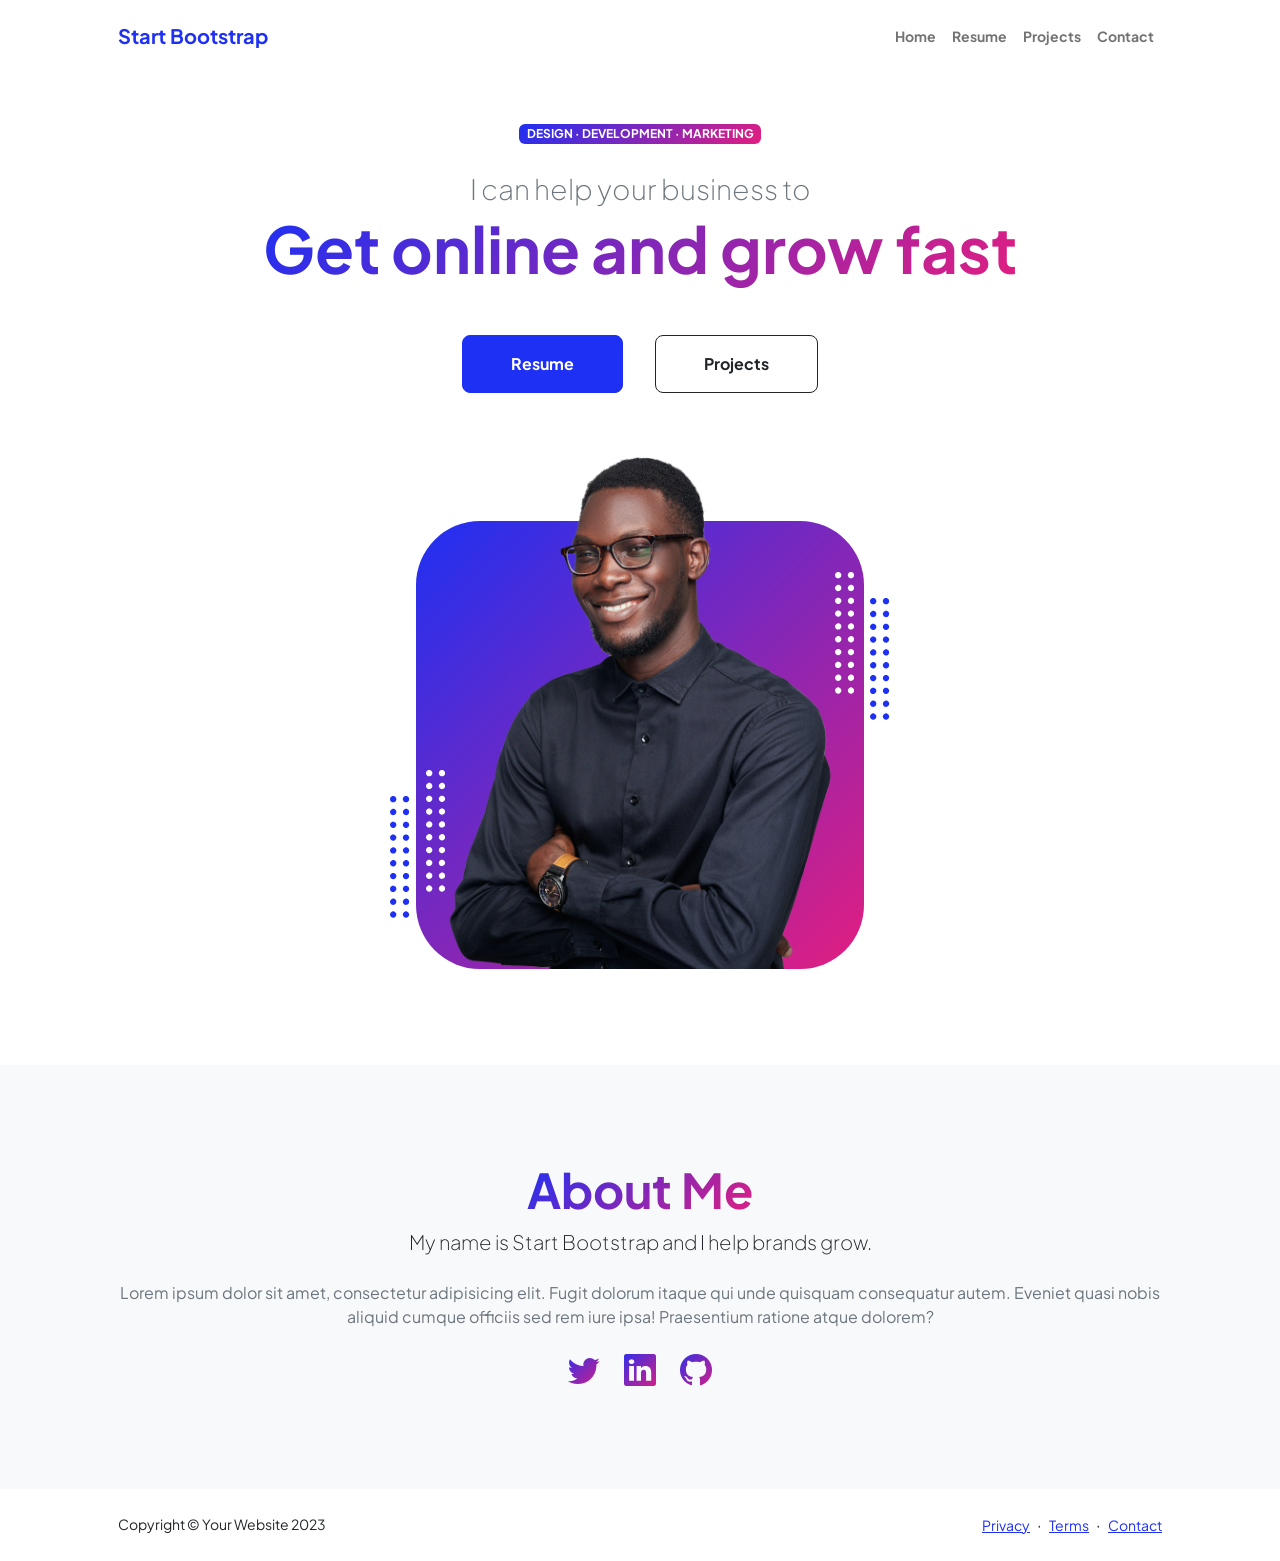
==== index.html @ 61932b58 "update gh page files" ====
<!DOCTYPE html>
<html lang="en">
    <head>
        <meta charset="utf-8" />
        <meta name="viewport" content="width=device-width, initial-scale=1, shrink-to-fit=no" />
        <meta name="description" content="" />
        <meta name="author" content="" />
        <title>Personal - Start Bootstrap Theme</title>
        <!-- Favicon-->
        <link rel="icon" type="image/x-icon" href="assets/favicon.ico" />
        <!-- Custom Google font-->
        <link rel="preconnect" href="https://fonts.googleapis.com" />
        <link rel="preconnect" href="https://fonts.gstatic.com" crossorigin />
        <link href="https://fonts.googleapis.com/css2?family=Plus+Jakarta+Sans:wght@100;200;300;400;500;600;700;800;900&amp;display=swap" rel="stylesheet" />
        <!-- Bootstrap icons-->
        <link href="https://cdn.jsdelivr.net/npm/bootstrap-icons@1.8.1/font/bootstrap-icons.css" rel="stylesheet" />
        <!-- Core theme CSS (includes Bootstrap)-->
        <link href="css/styles.css" rel="stylesheet" />
    </head>
    <body class="d-flex flex-column h-100">
        <main class="flex-shrink-0">
            <!-- Navigation-->
            <nav class="navbar navbar-expand-lg navbar-light bg-white py-3">
                <div class="container px-5">
                    <a class="navbar-brand" href="index.html"><span class="fw-bolder text-primary">Start Bootstrap</span></a>
                    <button class="navbar-toggler" type="button" data-bs-toggle="collapse" data-bs-target="#navbarSupportedContent" aria-controls="navbarSupportedContent" aria-expanded="false" aria-label="Toggle navigation"><span class="navbar-toggler-icon"></span></button>
                    <div class="collapse navbar-collapse" id="navbarSupportedContent">
                        <ul class="navbar-nav ms-auto mb-2 mb-lg-0 small fw-bolder">
                            <li class="nav-item"><a class="nav-link" href="index.html">Home</a></li>
                            <li class="nav-item"><a class="nav-link" href="resume.html">Resume</a></li>
                            <li class="nav-item"><a class="nav-link" href="projects.html">Projects</a></li>
                            <li class="nav-item"><a class="nav-link" href="contact.html">Contact</a></li>
                        </ul>
                    </div>
                </div>
            </nav>
            <!-- Header-->
            <header class="py-5">
                <div class="container px-5 pb-5">
                    <div class="row gx-5 align-items-center">
                        <div class="col-xxl-5">
                            <!-- Header text content-->
                            <div class="text-center text-xxl-start">
                                <div class="badge bg-gradient-primary-to-secondary text-white mb-4"><div class="text-uppercase">Design &middot; Development &middot; Marketing</div></div>
                                <div class="fs-3 fw-light text-muted">I can help your business to</div>
                                <h1 class="display-3 fw-bolder mb-5"><span class="text-gradient d-inline">Get online and grow fast</span></h1>
                                <div class="d-grid gap-3 d-sm-flex justify-content-sm-center justify-content-xxl-start mb-3">
                                    <a class="btn btn-primary btn-lg px-5 py-3 me-sm-3 fs-6 fw-bolder" href="resume.html">Resume</a>
                                    <a class="btn btn-outline-dark btn-lg px-5 py-3 fs-6 fw-bolder" href="projects.html">Projects</a>
                                </div>
                            </div>
                        </div>
                        <div class="col-xxl-7">
                            <!-- Header profile picture-->
                            <div class="d-flex justify-content-center mt-5 mt-xxl-0">
                                <div class="profile bg-gradient-primary-to-secondary">
                                    <!-- TIP: For best results, use a photo with a transparent background like the demo example below-->
                                    <!-- Watch a tutorial on how to do this on YouTube (link)-->
                                    <img class="profile-img" src="assets/profile.png" alt="..." />
                                    <div class="dots-1">
                                        <!-- SVG Dots-->
                                        <svg version="1.1" xmlns="http://www.w3.org/2000/svg" xmlns:xlink="http://www.w3.org/1999/xlink" x="0px" y="0px" viewBox="0 0 191.6 1215.4" style="enable-background: new 0 0 191.6 1215.4" xml:space="preserve">
                                            <g transform="translate(0.000000,1280.000000) scale(0.100000,-0.100000)">
                                                <path d="M227.7,12788.6c-105-35-200-141-222-248c-43-206,163-412,369-369c155,32,275,190,260,339c-11,105-90,213-190,262        C383.7,12801.6,289.7,12808.6,227.7,12788.6z"></path>
                                                <path d="M1507.7,12788.6c-151-50-253-216-222-362c25-119,136-230,254-255c194-41,395,142,375,339c-11,105-90,213-190,262        C1663.7,12801.6,1569.7,12808.6,1507.7,12788.6z"></path>
                                                <path d="M227.7,11508.6c-105-35-200-141-222-248c-43-206,163-412,369-369c155,32,275,190,260,339c-11,105-90,213-190,262        C383.7,11521.6,289.7,11528.6,227.7,11508.6z"></path>
                                                <path d="M1507.7,11508.6c-151-50-253-216-222-362c25-119,136-230,254-255c194-41,395,142,375,339c-11,105-90,213-190,262        C1663.7,11521.6,1569.7,11528.6,1507.7,11508.6z"></path>
                                                <path d="M227.7,10228.6c-105-35-200-141-222-248c-43-206,163-412,369-369c155,32,275,190,260,339c-11,105-90,213-190,262        C383.7,10241.6,289.7,10248.6,227.7,10228.6z"></path>
                                                <path d="M1507.7,10228.6c-105-35-200-141-222-248c-43-206,163-412,369-369c155,32,275,190,260,339c-11,105-90,213-190,262        C1663.7,10241.6,1569.7,10248.6,1507.7,10228.6z"></path>
                                                <path d="M227.7,8948.6c-105-35-200-141-222-248c-43-206,163-412,369-369c155,32,275,190,260,339c-11,105-90,213-190,262        C383.7,8961.6,289.7,8968.6,227.7,8948.6z"></path>
                                                <path d="M1507.7,8948.6c-105-35-200-141-222-248c-43-206,163-412,369-369c155,32,275,190,260,339c-11,105-90,213-190,262        C1663.7,8961.6,1569.7,8968.6,1507.7,8948.6z"></path>
                                                <path d="M227.7,7668.6c-105-35-200-141-222-248c-43-206,163-412,369-369c155,32,275,190,260,339c-11,105-90,213-190,262        C383.7,7681.6,289.7,7688.6,227.7,7668.6z"></path>
                                                <path d="M1507.7,7668.6c-105-35-200-141-222-248c-43-206,163-412,369-369c155,32,275,190,260,339c-11,105-90,213-190,262        C1663.7,7681.6,1569.7,7688.6,1507.7,7668.6z"></path>
                                                <path d="M227.7,6388.6c-105-35-200-141-222-248c-43-206,163-412,369-369c155,32,275,190,260,339c-11,105-90,213-190,262        C383.7,6401.6,289.7,6408.6,227.7,6388.6z"></path>
                                                <path d="M1507.7,6388.6c-105-35-200-141-222-248c-43-206,163-412,369-369c155,32,275,190,260,339c-11,105-90,213-190,262        C1663.7,6401.6,1569.7,6408.6,1507.7,6388.6z"></path>
                                                <path d="M227.7,5108.6c-105-35-200-141-222-248c-43-206,163-412,369-369c155,32,275,190,260,339c-11,105-90,213-190,262        C383.7,5121.6,289.7,5128.6,227.7,5108.6z"></path>
                                                <path d="M1507.7,5108.6c-105-35-200-141-222-248c-43-206,163-412,369-369c155,32,275,190,260,339c-11,105-90,213-190,262        C1663.7,5121.6,1569.7,5128.6,1507.7,5108.6z"></path>
                                                <path d="M227.7,3828.6c-105-35-200-141-222-248c-43-206,163-412,369-369c155,32,275,190,260,339c-11,105-90,213-190,262        C383.7,3841.6,289.7,3848.6,227.7,3828.6z"></path>
                                                <path d="M1507.7,3828.6c-105-35-200-141-222-248c-43-206,163-412,369-369c155,32,275,190,260,339c-11,105-90,213-190,262        C1663.7,3841.6,1569.7,3848.6,1507.7,3828.6z"></path>
                                                <path d="M227.7,2548.6c-105-35-200-141-222-248c-43-206,163-412,369-369c155,32,275,190,260,339c-11,105-90,213-190,262        C383.7,2561.6,289.7,2568.6,227.7,2548.6z"></path>
                                                <path d="M1507.7,2548.6c-105-35-200-141-222-248c-43-206,163-412,369-369c155,32,275,190,260,339c-11,105-90,213-190,262        C1663.7,2561.6,1569.7,2568.6,1507.7,2548.6z"></path>
                                                <path d="M227.7,1268.6c-105-35-200-141-222-248c-43-206,163-412,369-369c155,32,275,190,260,339c-11,105-90,213-190,262        C383.7,1281.6,289.7,1288.6,227.7,1268.6z"></path>
                                                <path d="M1507.7,1268.6c-105-35-200-141-222-248c-43-206,163-412,369-369c155,32,275,190,260,339c-11,105-90,213-190,262        C1663.7,1281.6,1569.7,1288.6,1507.7,1268.6z"></path>
                                            </g>
                                        </svg>
                                        <!-- END of SVG dots-->
                                    </div>
                                    <div class="dots-2">
                                        <!-- SVG Dots-->
                                        <svg version="1.1" xmlns="http://www.w3.org/2000/svg" xmlns:xlink="http://www.w3.org/1999/xlink" x="0px" y="0px" viewBox="0 0 191.6 1215.4" style="enable-background: new 0 0 191.6 1215.4" xml:space="preserve">
                                            <g transform="translate(0.000000,1280.000000) scale(0.100000,-0.100000)">
                                                <path d="M227.7,12788.6c-105-35-200-141-222-248c-43-206,163-412,369-369c155,32,275,190,260,339c-11,105-90,213-190,262        C383.7,12801.6,289.7,12808.6,227.7,12788.6z"></path>
                                                <path d="M1507.7,12788.6c-151-50-253-216-222-362c25-119,136-230,254-255c194-41,395,142,375,339c-11,105-90,213-190,262        C1663.7,12801.6,1569.7,12808.6,1507.7,12788.6z"></path>
                                                <path d="M227.7,11508.6c-105-35-200-141-222-248c-43-206,163-412,369-369c155,32,275,190,260,339c-11,105-90,213-190,262        C383.7,11521.6,289.7,11528.6,227.7,11508.6z"></path>
                                                <path d="M1507.7,11508.6c-151-50-253-216-222-362c25-119,136-230,254-255c194-41,395,142,375,339c-11,105-90,213-190,262        C1663.7,11521.6,1569.7,11528.6,1507.7,11508.6z"></path>
                                                <path d="M227.7,10228.6c-105-35-200-141-222-248c-43-206,163-412,369-369c155,32,275,190,260,339c-11,105-90,213-190,262        C383.7,10241.6,289.7,10248.6,227.7,10228.6z"></path>
                                                <path d="M1507.7,10228.6c-105-35-200-141-222-248c-43-206,163-412,369-369c155,32,275,190,260,339c-11,105-90,213-190,262        C1663.7,10241.6,1569.7,10248.6,1507.7,10228.6z"></path>
                                                <path d="M227.7,8948.6c-105-35-200-141-222-248c-43-206,163-412,369-369c155,32,275,190,260,339c-11,105-90,213-190,262        C383.7,8961.6,289.7,8968.6,227.7,8948.6z"></path>
                                                <path d="M1507.7,8948.6c-105-35-200-141-222-248c-43-206,163-412,369-369c155,32,275,190,260,339c-11,105-90,213-190,262        C1663.7,8961.6,1569.7,8968.6,1507.7,8948.6z"></path>
                                                <path d="M227.7,7668.6c-105-35-200-141-222-248c-43-206,163-412,369-369c155,32,275,190,260,339c-11,105-90,213-190,262        C383.7,7681.6,289.7,7688.6,227.7,7668.6z"></path>
                                                <path d="M1507.7,7668.6c-105-35-200-141-222-248c-43-206,163-412,369-369c155,32,275,190,260,339c-11,105-90,213-190,262        C1663.7,7681.6,1569.7,7688.6,1507.7,7668.6z"></path>
                                                <path d="M227.7,6388.6c-105-35-200-141-222-248c-43-206,163-412,369-369c155,32,275,190,260,339c-11,105-90,213-190,262        C383.7,6401.6,289.7,6408.6,227.7,6388.6z"></path>
                                                <path d="M1507.7,6388.6c-105-35-200-141-222-248c-43-206,163-412,369-369c155,32,275,190,260,339c-11,105-90,213-190,262        C1663.7,6401.6,1569.7,6408.6,1507.7,6388.6z"></path>
                                                <path d="M227.7,5108.6c-105-35-200-141-222-248c-43-206,163-412,369-369c155,32,275,190,260,339c-11,105-90,213-190,262        C383.7,5121.6,289.7,5128.6,227.7,5108.6z"></path>
                                                <path d="M1507.7,5108.6c-105-35-200-141-222-248c-43-206,163-412,369-369c155,32,275,190,260,339c-11,105-90,213-190,262        C1663.7,5121.6,1569.7,5128.6,1507.7,5108.6z"></path>
                                                <path d="M227.7,3828.6c-105-35-200-141-222-248c-43-206,163-412,369-369c155,32,275,190,260,339c-11,105-90,213-190,262        C383.7,3841.6,289.7,3848.6,227.7,3828.6z"></path>
                                                <path d="M1507.7,3828.6c-105-35-200-141-222-248c-43-206,163-412,369-369c155,32,275,190,260,339c-11,105-90,213-190,262        C1663.7,3841.6,1569.7,3848.6,1507.7,3828.6z"></path>
                                                <path d="M227.7,2548.6c-105-35-200-141-222-248c-43-206,163-412,369-369c155,32,275,190,260,339c-11,105-90,213-190,262        C383.7,2561.6,289.7,2568.6,227.7,2548.6z"></path>
                                                <path d="M1507.7,2548.6c-105-35-200-141-222-248c-43-206,163-412,369-369c155,32,275,190,260,339c-11,105-90,213-190,262        C1663.7,2561.6,1569.7,2568.6,1507.7,2548.6z"></path>
                                                <path d="M227.7,1268.6c-105-35-200-141-222-248c-43-206,163-412,369-369c155,32,275,190,260,339c-11,105-90,213-190,262        C383.7,1281.6,289.7,1288.6,227.7,1268.6z"></path>
                                                <path d="M1507.7,1268.6c-105-35-200-141-222-248c-43-206,163-412,369-369c155,32,275,190,260,339c-11,105-90,213-190,262        C1663.7,1281.6,1569.7,1288.6,1507.7,1268.6z"></path>
                                            </g>
                                        </svg>
                                        <!-- END of SVG dots-->
                                    </div>
                                    <div class="dots-3">
                                        <!-- SVG Dots-->
                                        <svg version="1.1" xmlns="http://www.w3.org/2000/svg" xmlns:xlink="http://www.w3.org/1999/xlink" x="0px" y="0px" viewBox="0 0 191.6 1215.4" style="enable-background: new 0 0 191.6 1215.4" xml:space="preserve">
                                            <g transform="translate(0.000000,1280.000000) scale(0.100000,-0.100000)">
                                                <path d="M227.7,12788.6c-105-35-200-141-222-248c-43-206,163-412,369-369c155,32,275,190,260,339c-11,105-90,213-190,262        C383.7,12801.6,289.7,12808.6,227.7,12788.6z"></path>
                                                <path d="M1507.7,12788.6c-151-50-253-216-222-362c25-119,136-230,254-255c194-41,395,142,375,339c-11,105-90,213-190,262        C1663.7,12801.6,1569.7,12808.6,1507.7,12788.6z"></path>
                                                <path d="M227.7,11508.6c-105-35-200-141-222-248c-43-206,163-412,369-369c155,32,275,190,260,339c-11,105-90,213-190,262        C383.7,11521.6,289.7,11528.6,227.7,11508.6z"></path>
                                                <path d="M1507.7,11508.6c-151-50-253-216-222-362c25-119,136-230,254-255c194-41,395,142,375,339c-11,105-90,213-190,262        C1663.7,11521.6,1569.7,11528.6,1507.7,11508.6z"></path>
                                                <path d="M227.7,10228.6c-105-35-200-141-222-248c-43-206,163-412,369-369c155,32,275,190,260,339c-11,105-90,213-190,262        C383.7,10241.6,289.7,10248.6,227.7,10228.6z"></path>
                                                <path d="M1507.7,10228.6c-105-35-200-141-222-248c-43-206,163-412,369-369c155,32,275,190,260,339c-11,105-90,213-190,262        C1663.7,10241.6,1569.7,10248.6,1507.7,10228.6z"></path>
                                                <path d="M227.7,8948.6c-105-35-200-141-222-248c-43-206,163-412,369-369c155,32,275,190,260,339c-11,105-90,213-190,262        C383.7,8961.6,289.7,8968.6,227.7,8948.6z"></path>
                                                <path d="M1507.7,8948.6c-105-35-200-141-222-248c-43-206,163-412,369-369c155,32,275,190,260,339c-11,105-90,213-190,262        C1663.7,8961.6,1569.7,8968.6,1507.7,8948.6z"></path>
                                                <path d="M227.7,7668.6c-105-35-200-141-222-248c-43-206,163-412,369-369c155,32,275,190,260,339c-11,105-90,213-190,262        C383.7,7681.6,289.7,7688.6,227.7,7668.6z"></path>
                                                <path d="M1507.7,7668.6c-105-35-200-141-222-248c-43-206,163-412,369-369c155,32,275,190,260,339c-11,105-90,213-190,262        C1663.7,7681.6,1569.7,7688.6,1507.7,7668.6z"></path>
                                                <path d="M227.7,6388.6c-105-35-200-141-222-248c-43-206,163-412,369-369c155,32,275,190,260,339c-11,105-90,213-190,262        C383.7,6401.6,289.7,6408.6,227.7,6388.6z"></path>
                                                <path d="M1507.7,6388.6c-105-35-200-141-222-248c-43-206,163-412,369-369c155,32,275,190,260,339c-11,105-90,213-190,262        C1663.7,6401.6,1569.7,6408.6,1507.7,6388.6z"></path>
                                                <path d="M227.7,5108.6c-105-35-200-141-222-248c-43-206,163-412,369-369c155,32,275,190,260,339c-11,105-90,213-190,262        C383.7,5121.6,289.7,5128.6,227.7,5108.6z"></path>
                                                <path d="M1507.7,5108.6c-105-35-200-141-222-248c-43-206,163-412,369-369c155,32,275,190,260,339c-11,105-90,213-190,262        C1663.7,5121.6,1569.7,5128.6,1507.7,5108.6z"></path>
                                                <path d="M227.7,3828.6c-105-35-200-141-222-248c-43-206,163-412,369-369c155,32,275,190,260,339c-11,105-90,213-190,262        C383.7,3841.6,289.7,3848.6,227.7,3828.6z"></path>
                                                <path d="M1507.7,3828.6c-105-35-200-141-222-248c-43-206,163-412,369-369c155,32,275,190,260,339c-11,105-90,213-190,262        C1663.7,3841.6,1569.7,3848.6,1507.7,3828.6z"></path>
                                                <path d="M227.7,2548.6c-105-35-200-141-222-248c-43-206,163-412,369-369c155,32,275,190,260,339c-11,105-90,213-190,262        C383.7,2561.6,289.7,2568.6,227.7,2548.6z"></path>
                                                <path d="M1507.7,2548.6c-105-35-200-141-222-248c-43-206,163-412,369-369c155,32,275,190,260,339c-11,105-90,213-190,262        C1663.7,2561.6,1569.7,2568.6,1507.7,2548.6z"></path>
                                                <path d="M227.7,1268.6c-105-35-200-141-222-248c-43-206,163-412,369-369c155,32,275,190,260,339c-11,105-90,213-190,262        C383.7,1281.6,289.7,1288.6,227.7,1268.6z"></path>
                                                <path d="M1507.7,1268.6c-105-35-200-141-222-248c-43-206,163-412,369-369c155,32,275,190,260,339c-11,105-90,213-190,262        C1663.7,1281.6,1569.7,1288.6,1507.7,1268.6z"></path>
                                            </g>
                                        </svg>
                                        <!-- END of SVG dots-->
                                    </div>
                                    <div class="dots-4">
                                        <!-- SVG Dots-->
                                        <svg version="1.1" xmlns="http://www.w3.org/2000/svg" xmlns:xlink="http://www.w3.org/1999/xlink" x="0px" y="0px" viewBox="0 0 191.6 1215.4" style="enable-background: new 0 0 191.6 1215.4" xml:space="preserve">
                                            <g transform="translate(0.000000,1280.000000) scale(0.100000,-0.100000)">
                                                <path d="M227.7,12788.6c-105-35-200-141-222-248c-43-206,163-412,369-369c155,32,275,190,260,339c-11,105-90,213-190,262        C383.7,12801.6,289.7,12808.6,227.7,12788.6z"></path>
                                                <path d="M1507.7,12788.6c-151-50-253-216-222-362c25-119,136-230,254-255c194-41,395,142,375,339c-11,105-90,213-190,262        C1663.7,12801.6,1569.7,12808.6,1507.7,12788.6z"></path>
                                                <path d="M227.7,11508.6c-105-35-200-141-222-248c-43-206,163-412,369-369c155,32,275,190,260,339c-11,105-90,213-190,262        C383.7,11521.6,289.7,11528.6,227.7,11508.6z"></path>
                                                <path d="M1507.7,11508.6c-151-50-253-216-222-362c25-119,136-230,254-255c194-41,395,142,375,339c-11,105-90,213-190,262        C1663.7,11521.6,1569.7,11528.6,1507.7,11508.6z"></path>
                                                <path d="M227.7,10228.6c-105-35-200-141-222-248c-43-206,163-412,369-369c155,32,275,190,260,339c-11,105-90,213-190,262        C383.7,10241.6,289.7,10248.6,227.7,10228.6z"></path>
                                                <path d="M1507.7,10228.6c-105-35-200-141-222-248c-43-206,163-412,369-369c155,32,275,190,260,339c-11,105-90,213-190,262        C1663.7,10241.6,1569.7,10248.6,1507.7,10228.6z"></path>
                                                <path d="M227.7,8948.6c-105-35-200-141-222-248c-43-206,163-412,369-369c155,32,275,190,260,339c-11,105-90,213-190,262        C383.7,8961.6,289.7,8968.6,227.7,8948.6z"></path>
                                                <path d="M1507.7,8948.6c-105-35-200-141-222-248c-43-206,163-412,369-369c155,32,275,190,260,339c-11,105-90,213-190,262        C1663.7,8961.6,1569.7,8968.6,1507.7,8948.6z"></path>
                                                <path d="M227.7,7668.6c-105-35-200-141-222-248c-43-206,163-412,369-369c155,32,275,190,260,339c-11,105-90,213-190,262        C383.7,7681.6,289.7,7688.6,227.7,7668.6z"></path>
                                                <path d="M1507.7,7668.6c-105-35-200-141-222-248c-43-206,163-412,369-369c155,32,275,190,260,339c-11,105-90,213-190,262        C1663.7,7681.6,1569.7,7688.6,1507.7,7668.6z"></path>
                                                <path d="M227.7,6388.6c-105-35-200-141-222-248c-43-206,163-412,369-369c155,32,275,190,260,339c-11,105-90,213-190,262        C383.7,6401.6,289.7,6408.6,227.7,6388.6z"></path>
                                                <path d="M1507.7,6388.6c-105-35-200-141-222-248c-43-206,163-412,369-369c155,32,275,190,260,339c-11,105-90,213-190,262        C1663.7,6401.6,1569.7,6408.6,1507.7,6388.6z"></path>
                                                <path d="M227.7,5108.6c-105-35-200-141-222-248c-43-206,163-412,369-369c155,32,275,190,260,339c-11,105-90,213-190,262        C383.7,5121.6,289.7,5128.6,227.7,5108.6z"></path>
                                                <path d="M1507.7,5108.6c-105-35-200-141-222-248c-43-206,163-412,369-369c155,32,275,190,260,339c-11,105-90,213-190,262        C1663.7,5121.6,1569.7,5128.6,1507.7,5108.6z"></path>
                                                <path d="M227.7,3828.6c-105-35-200-141-222-248c-43-206,163-412,369-369c155,32,275,190,260,339c-11,105-90,213-190,262        C383.7,3841.6,289.7,3848.6,227.7,3828.6z"></path>
                                                <path d="M1507.7,3828.6c-105-35-200-141-222-248c-43-206,163-412,369-369c155,32,275,190,260,339c-11,105-90,213-190,262        C1663.7,3841.6,1569.7,3848.6,1507.7,3828.6z"></path>
                                                <path d="M227.7,2548.6c-105-35-200-141-222-248c-43-206,163-412,369-369c155,32,275,190,260,339c-11,105-90,213-190,262        C383.7,2561.6,289.7,2568.6,227.7,2548.6z"></path>
                                                <path d="M1507.7,2548.6c-105-35-200-141-222-248c-43-206,163-412,369-369c155,32,275,190,260,339c-11,105-90,213-190,262        C1663.7,2561.6,1569.7,2568.6,1507.7,2548.6z"></path>
                                                <path d="M227.7,1268.6c-105-35-200-141-222-248c-43-206,163-412,369-369c155,32,275,190,260,339c-11,105-90,213-190,262        C383.7,1281.6,289.7,1288.6,227.7,1268.6z"></path>
                                                <path d="M1507.7,1268.6c-105-35-200-141-222-248c-43-206,163-412,369-369c155,32,275,190,260,339c-11,105-90,213-190,262        C1663.7,1281.6,1569.7,1288.6,1507.7,1268.6z"></path>
                                            </g>
                                        </svg>
                                        <!-- END of SVG dots-->
                                    </div>
                                </div>
                            </div>
                        </div>
                    </div>
                </div>
            </header>
            <!-- About Section-->
            <section class="bg-light py-5">
                <div class="container px-5">
                    <div class="row gx-5 justify-content-center">
                        <div class="col-xxl-8">
                            <div class="text-center my-5">
                                <h2 class="display-5 fw-bolder"><span class="text-gradient d-inline">About Me</span></h2>
                                <p class="lead fw-light mb-4">My name is Start Bootstrap and I help brands grow.</p>
                                <p class="text-muted">Lorem ipsum dolor sit amet, consectetur adipisicing elit. Fugit dolorum itaque qui unde quisquam consequatur autem. Eveniet quasi nobis aliquid cumque officiis sed rem iure ipsa! Praesentium ratione atque dolorem?</p>
                                <div class="d-flex justify-content-center fs-2 gap-4">
                                    <a class="text-gradient" href="#!"><i class="bi bi-twitter"></i></a>
                                    <a class="text-gradient" href="#!"><i class="bi bi-linkedin"></i></a>
                                    <a class="text-gradient" href="#!"><i class="bi bi-github"></i></a>
                                </div>
                            </div>
                        </div>
                    </div>
                </div>
            </section>
        </main>
        <!-- Footer-->
        <footer class="bg-white py-4 mt-auto">
            <div class="container px-5">
                <div class="row align-items-center justify-content-between flex-column flex-sm-row">
                    <div class="col-auto"><div class="small m-0">Copyright &copy; Your Website 2023</div></div>
                    <div class="col-auto">
                        <a class="small" href="#!">Privacy</a>
                        <span class="mx-1">&middot;</span>
                        <a class="small" href="#!">Terms</a>
                        <span class="mx-1">&middot;</span>
                        <a class="small" href="#!">Contact</a>
                    </div>
                </div>
            </div>
        </footer>
        <!-- Bootstrap core JS-->
        <script src="https://cdn.jsdelivr.net/npm/bootstrap@5.2.3/dist/js/bootstrap.bundle.min.js"></script>
        <!-- Core theme JS-->
        <script src="js/scripts.js"></script>
    </body>
</html>
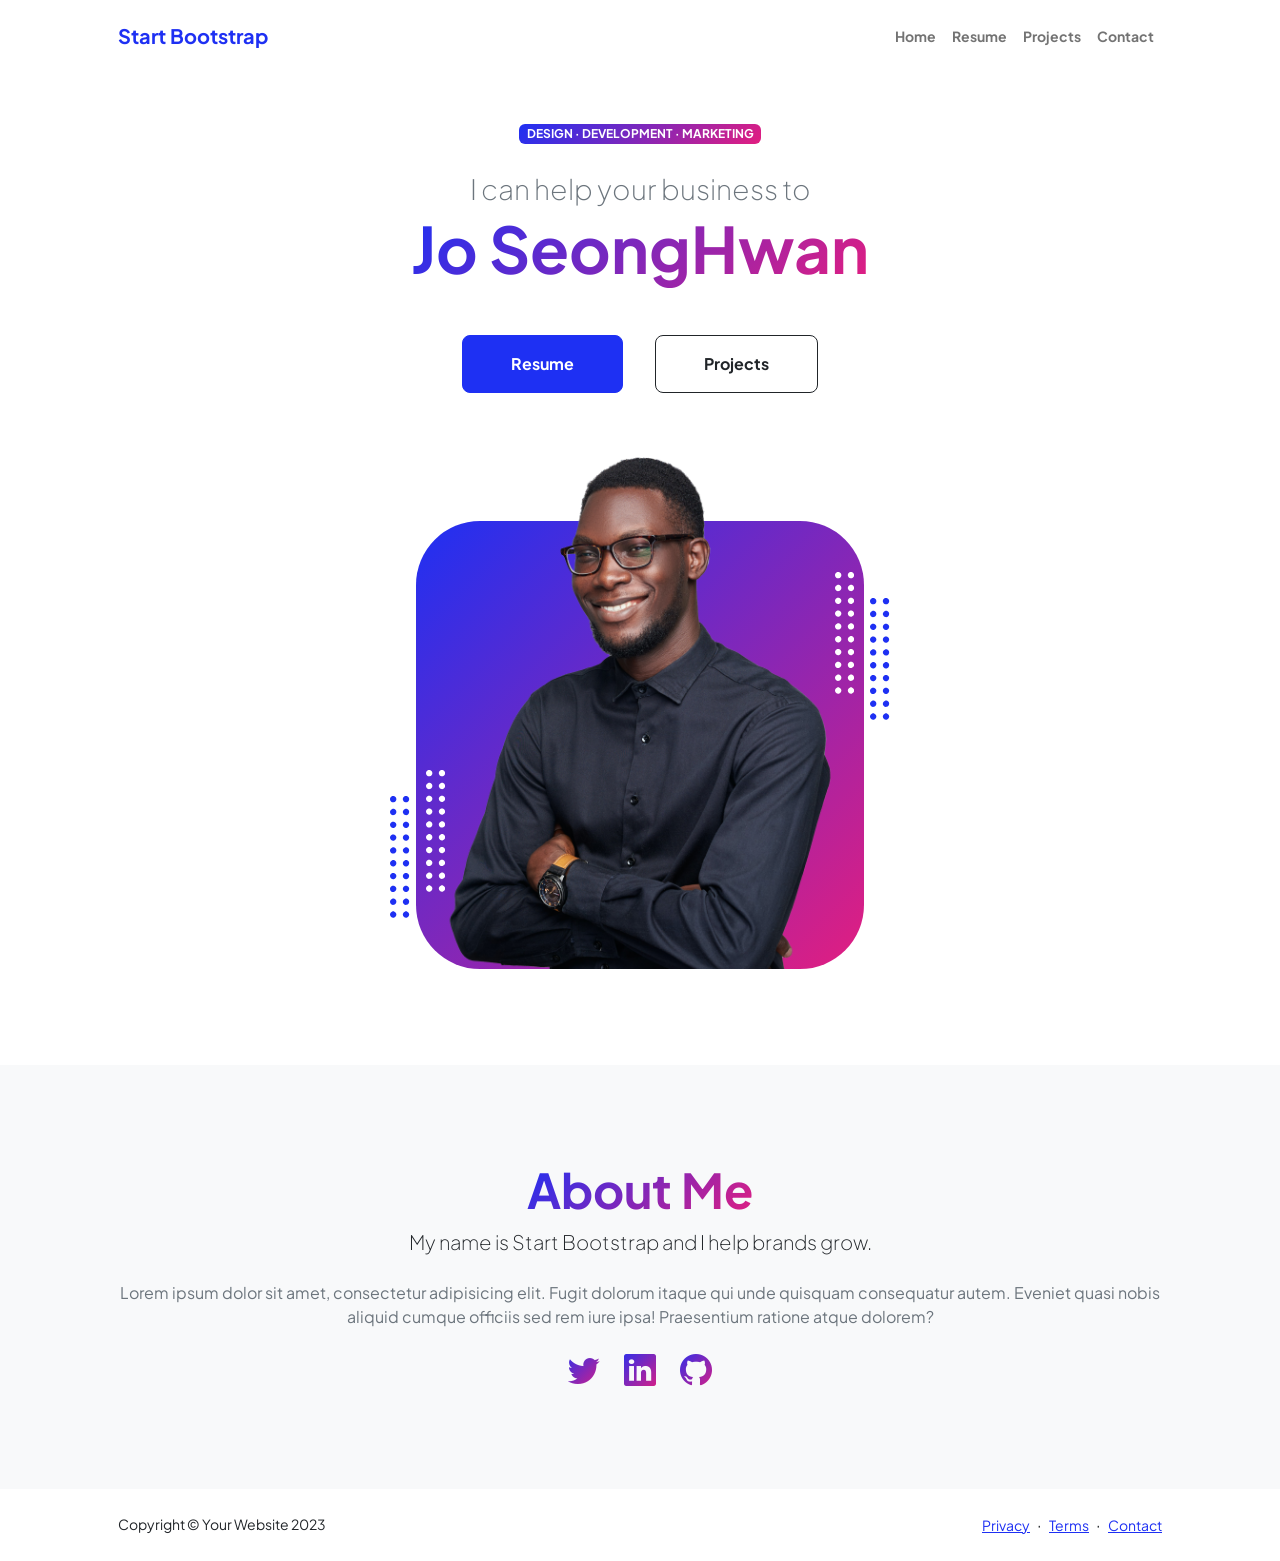
==== commit 481f5e66: "메인 글자 바꾸기 테스트" ====
--- a/index.html
+++ b/index.html
@@ -43,7 +43,7 @@
                             <div class="text-center text-xxl-start">
                                 <div class="badge bg-gradient-primary-to-secondary text-white mb-4"><div class="text-uppercase">Design &middot; Development &middot; Marketing</div></div>
                                 <div class="fs-3 fw-light text-muted">I can help your business to</div>
-                                <h1 class="display-3 fw-bolder mb-5"><span class="text-gradient d-inline">Get online and grow fast</span></h1>
+                                <h1 class="display-3 fw-bolder mb-5"><span class="text-gradient d-inline">Jo SeongHwan</span></h1>
                                 <div class="d-grid gap-3 d-sm-flex justify-content-sm-center justify-content-xxl-start mb-3">
                                     <a class="btn btn-primary btn-lg px-5 py-3 me-sm-3 fs-6 fw-bolder" href="resume.html">Resume</a>
                                     <a class="btn btn-outline-dark btn-lg px-5 py-3 fs-6 fw-bolder" href="projects.html">Projects</a>
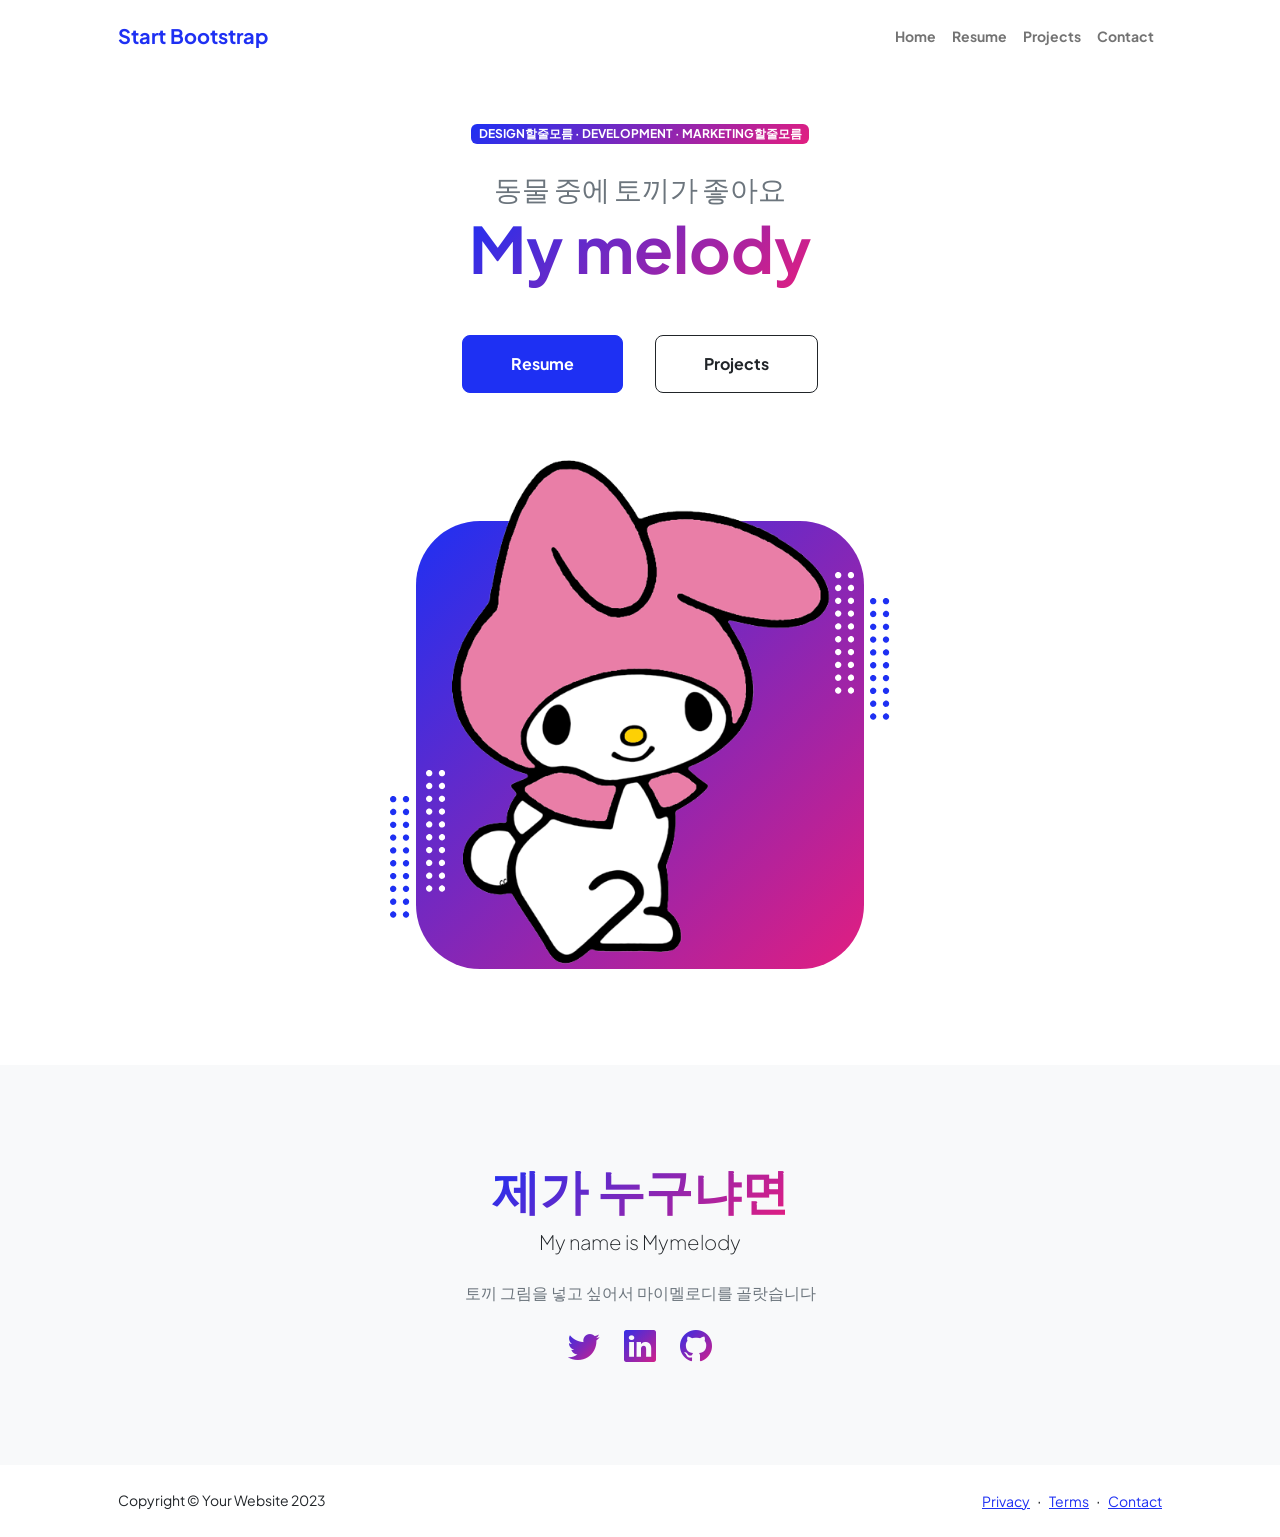
==== commit b627ae46: "마이멜로디테마로 사진변경, 메인소개 변경" ====
--- a/index.html
+++ b/index.html
@@ -41,9 +41,9 @@
                         <div class="col-xxl-5">
                             <!-- Header text content-->
                             <div class="text-center text-xxl-start">
-                                <div class="badge bg-gradient-primary-to-secondary text-white mb-4"><div class="text-uppercase">Design &middot; Development &middot; Marketing</div></div>
-                                <div class="fs-3 fw-light text-muted">I can help your business to</div>
-                                <h1 class="display-3 fw-bolder mb-5"><span class="text-gradient d-inline">Jo SeongHwan</span></h1>
+                                <div class="badge bg-gradient-primary-to-secondary text-white mb-4"><div class="text-uppercase">Design할줄모름 &middot; Development &middot; Marketing할줄모름</div></div>
+                                <div class="fs-3 fw-light text-muted">동물 중에 토끼가 좋아요</div>
+                                <h1 class="display-3 fw-bolder mb-5"><span class="text-gradient d-inline">My melody</span></h1>
                                 <div class="d-grid gap-3 d-sm-flex justify-content-sm-center justify-content-xxl-start mb-3">
                                     <a class="btn btn-primary btn-lg px-5 py-3 me-sm-3 fs-6 fw-bolder" href="resume.html">Resume</a>
                                     <a class="btn btn-outline-dark btn-lg px-5 py-3 fs-6 fw-bolder" href="projects.html">Projects</a>
@@ -56,7 +56,7 @@
                                 <div class="profile bg-gradient-primary-to-secondary">
                                     <!-- TIP: For best results, use a photo with a transparent background like the demo example below-->
                                     <!-- Watch a tutorial on how to do this on YouTube (link)-->
-                                    <img class="profile-img" src="assets/profile.png" alt="..." />
+                                    <img class="profile-img" src="assets/pngegg.png" alt="..." />
                                     <div class="dots-1">
                                         <!-- SVG Dots-->
                                         <svg version="1.1" xmlns="http://www.w3.org/2000/svg" xmlns:xlink="http://www.w3.org/1999/xlink" x="0px" y="0px" viewBox="0 0 191.6 1215.4" style="enable-background: new 0 0 191.6 1215.4" xml:space="preserve">
@@ -181,13 +181,13 @@
                     <div class="row gx-5 justify-content-center">
                         <div class="col-xxl-8">
                             <div class="text-center my-5">
-                                <h2 class="display-5 fw-bolder"><span class="text-gradient d-inline">About Me</span></h2>
-                                <p class="lead fw-light mb-4">My name is Start Bootstrap and I help brands grow.</p>
-                                <p class="text-muted">Lorem ipsum dolor sit amet, consectetur adipisicing elit. Fugit dolorum itaque qui unde quisquam consequatur autem. Eveniet quasi nobis aliquid cumque officiis sed rem iure ipsa! Praesentium ratione atque dolorem?</p>
+                                <h2 class="display-5 fw-bolder"><span class="text-gradient d-inline">제가 누구냐면</span></h2>
+                                <p class="lead fw-light mb-4">My name is Mymelody</p>
+                                <p class="text-muted">토끼 그림을 넣고 싶어서 마이멜로디를 골랏습니다</p>
                                 <div class="d-flex justify-content-center fs-2 gap-4">
                                     <a class="text-gradient" href="#!"><i class="bi bi-twitter"></i></a>
                                     <a class="text-gradient" href="#!"><i class="bi bi-linkedin"></i></a>
-                                    <a class="text-gradient" href="#!"><i class="bi bi-github"></i></a>
+                                    <a class="text-gradient" href="https://github.com/jamonggg2"><i class="bi bi-github"></i></a>
                                 </div>
                             </div>
                         </div>
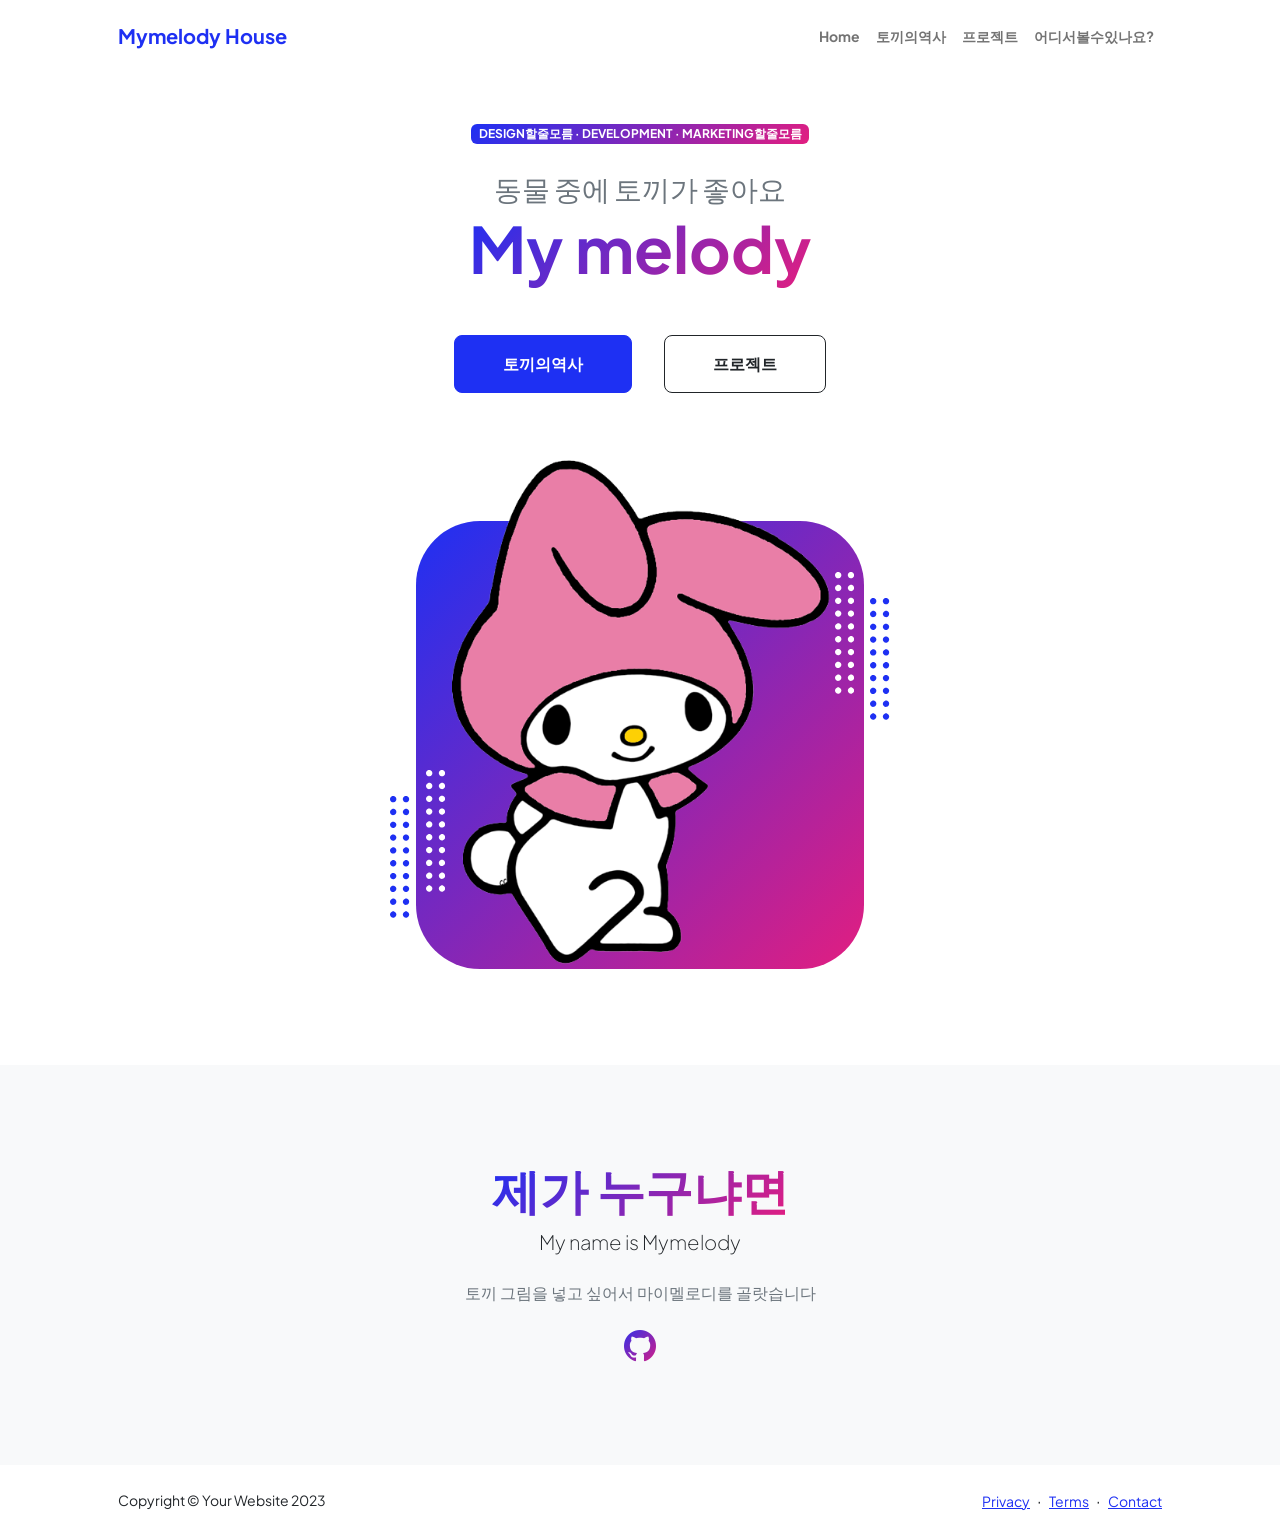
==== commit 32c39e18: "index화면 텍스트토끼테마로 수정" ====
--- a/index.html
+++ b/index.html
@@ -5,7 +5,7 @@
         <meta name="viewport" content="width=device-width, initial-scale=1, shrink-to-fit=no" />
         <meta name="description" content="" />
         <meta name="author" content="" />
-        <title>Personal - Start Bootstrap Theme</title>
+        <title>Personal - Mymelody Theme</title>
         <!-- Favicon-->
         <link rel="icon" type="image/x-icon" href="assets/favicon.ico" />
         <!-- Custom Google font-->
@@ -22,14 +22,14 @@
             <!-- Navigation-->
             <nav class="navbar navbar-expand-lg navbar-light bg-white py-3">
                 <div class="container px-5">
-                    <a class="navbar-brand" href="index.html"><span class="fw-bolder text-primary">Start Bootstrap</span></a>
+                    <a class="navbar-brand" href="index.html"><span class="fw-bolder text-primary">Mymelody House</span></a>
                     <button class="navbar-toggler" type="button" data-bs-toggle="collapse" data-bs-target="#navbarSupportedContent" aria-controls="navbarSupportedContent" aria-expanded="false" aria-label="Toggle navigation"><span class="navbar-toggler-icon"></span></button>
                     <div class="collapse navbar-collapse" id="navbarSupportedContent">
                         <ul class="navbar-nav ms-auto mb-2 mb-lg-0 small fw-bolder">
                             <li class="nav-item"><a class="nav-link" href="index.html">Home</a></li>
-                            <li class="nav-item"><a class="nav-link" href="resume.html">Resume</a></li>
-                            <li class="nav-item"><a class="nav-link" href="projects.html">Projects</a></li>
-                            <li class="nav-item"><a class="nav-link" href="contact.html">Contact</a></li>
+                            <li class="nav-item"><a class="nav-link" href="resume.html">토끼의역사</a></li>
+                            <li class="nav-item"><a class="nav-link" href="projects.html">프로젝트</a></li>
+                            <li class="nav-item"><a class="nav-link" href="contact.html">어디서볼수있나요?</a></li>
                         </ul>
                     </div>
                 </div>
@@ -45,8 +45,8 @@
                                 <div class="fs-3 fw-light text-muted">동물 중에 토끼가 좋아요</div>
                                 <h1 class="display-3 fw-bolder mb-5"><span class="text-gradient d-inline">My melody</span></h1>
                                 <div class="d-grid gap-3 d-sm-flex justify-content-sm-center justify-content-xxl-start mb-3">
-                                    <a class="btn btn-primary btn-lg px-5 py-3 me-sm-3 fs-6 fw-bolder" href="resume.html">Resume</a>
-                                    <a class="btn btn-outline-dark btn-lg px-5 py-3 fs-6 fw-bolder" href="projects.html">Projects</a>
+                                    <a class="btn btn-primary btn-lg px-5 py-3 me-sm-3 fs-6 fw-bolder" href="resume.html">토끼의역사</a>
+                                    <a class="btn btn-outline-dark btn-lg px-5 py-3 fs-6 fw-bolder" href="projects.html">프로젝트</a>
                                 </div>
                             </div>
                         </div>
@@ -185,8 +185,8 @@
                                 <p class="lead fw-light mb-4">My name is Mymelody</p>
                                 <p class="text-muted">토끼 그림을 넣고 싶어서 마이멜로디를 골랏습니다</p>
                                 <div class="d-flex justify-content-center fs-2 gap-4">
-                                    <a class="text-gradient" href="#!"><i class="bi bi-twitter"></i></a>
-                                    <a class="text-gradient" href="#!"><i class="bi bi-linkedin"></i></a>
+                                    <!-- <a class="text-gradient" href="#!"><i class="bi bi-twitter"></i></a> -->
+                                    <!-- <a class="text-gradient" href="#!"><i class="bi bi-linkedin"></i></a> -->
                                     <a class="text-gradient" href="https://github.com/jamonggg2"><i class="bi bi-github"></i></a>
                                 </div>
                             </div>
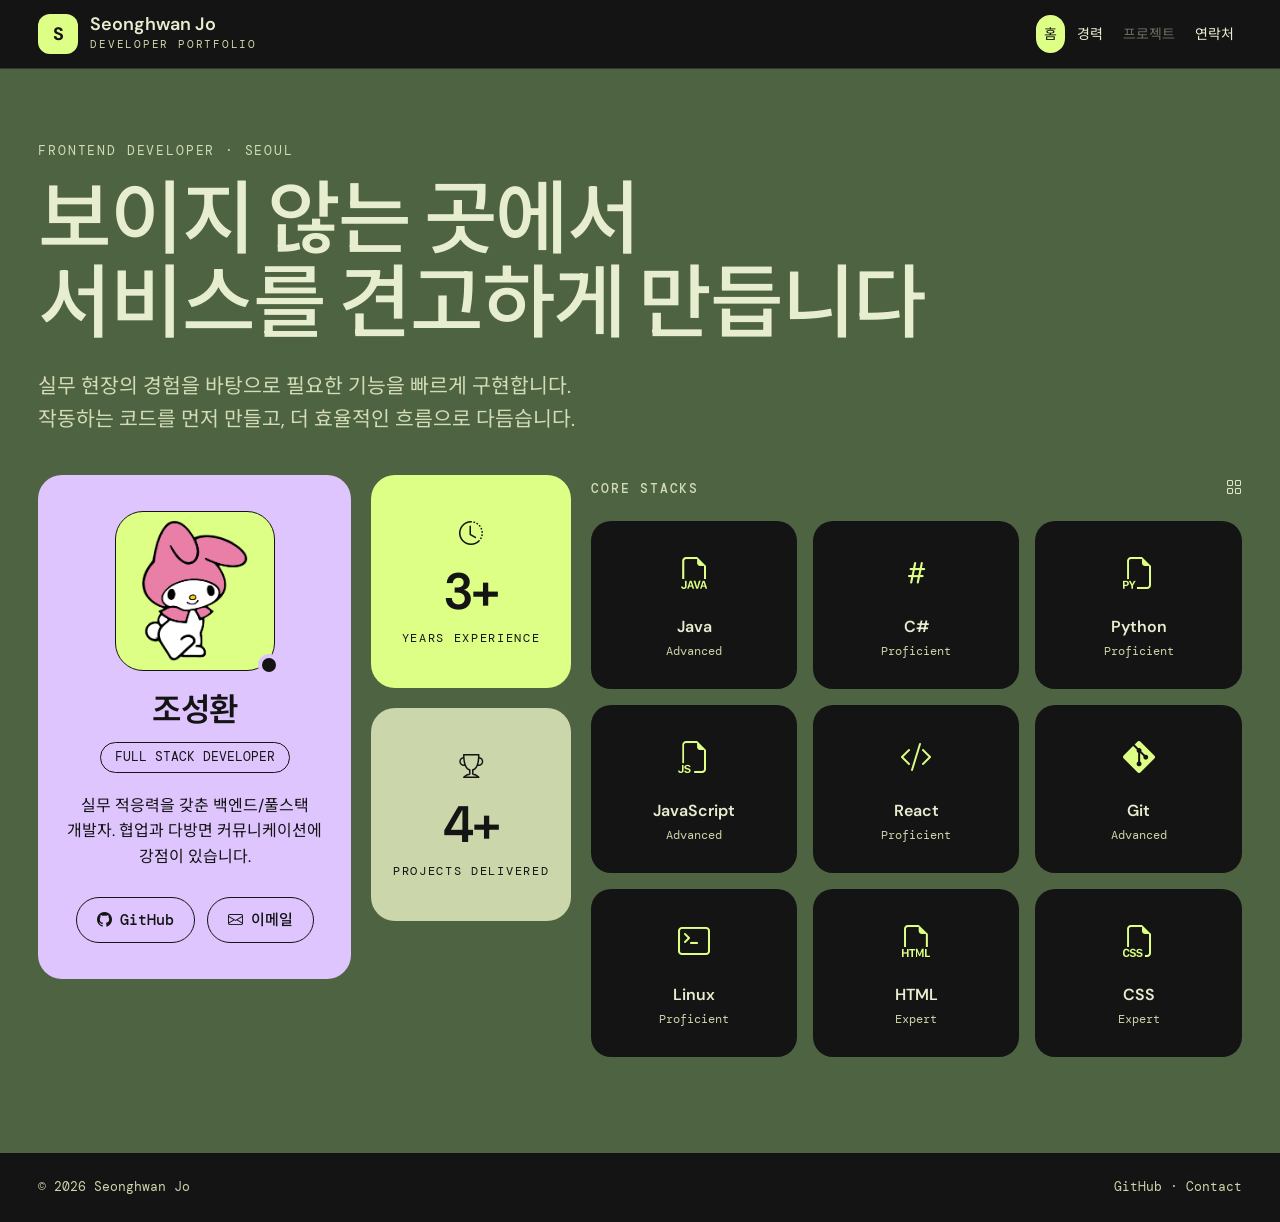
==== commit 487e13ab: "[ref] 포트폴리오사이트 전체수정-프로젝트, 연락페이지 비활성화상태" ====
--- a/index.html
+++ b/index.html
@@ -1,218 +1,111 @@
 <!DOCTYPE html>
-<html lang="en">
+<html lang="ko">
     <head>
         <meta charset="utf-8" />
         <meta name="viewport" content="width=device-width, initial-scale=1, shrink-to-fit=no" />
-        <meta name="description" content="" />
-        <meta name="author" content="" />
-        <title>Personal - Mymelody Theme</title>
-        <!-- Favicon-->
+        <meta name="description" content="프론트엔드 개발자 조성환의 포트폴리오" />
+        <title>조성환 | 개발자 포트폴리오</title>
         <link rel="icon" type="image/x-icon" href="assets/favicon.ico" />
-        <!-- Custom Google font-->
         <link rel="preconnect" href="https://fonts.googleapis.com" />
         <link rel="preconnect" href="https://fonts.gstatic.com" crossorigin />
-        <link href="https://fonts.googleapis.com/css2?family=Plus+Jakarta+Sans:wght@100;200;300;400;500;600;700;800;900&amp;display=swap" rel="stylesheet" />
-        <!-- Bootstrap icons-->
+        <link href="https://fonts.googleapis.com/css2?family=DM+Mono:wght@400;500&amp;family=DM+Sans:wght@400;500;600;700&amp;family=Noto+Sans+KR:wght@400;500;700&amp;display=swap" rel="stylesheet" />
         <link href="https://cdn.jsdelivr.net/npm/bootstrap-icons@1.8.1/font/bootstrap-icons.css" rel="stylesheet" />
-        <!-- Core theme CSS (includes Bootstrap)-->
+        <!-- Bootstrap -->
         <link href="css/styles.css" rel="stylesheet" />
+        <!-- Portfolio design system (design/DESIGN.md) -->
+        <link href="css/custom.css" rel="stylesheet" />
     </head>
-    <body class="d-flex flex-column h-100">
-        <main class="flex-shrink-0">
-            <!-- Navigation-->
-            <nav class="navbar navbar-expand-lg navbar-light bg-white py-3">
-                <div class="container px-5">
-                    <a class="navbar-brand" href="index.html"><span class="fw-bolder text-primary">Mymelody House</span></a>
-                    <button class="navbar-toggler" type="button" data-bs-toggle="collapse" data-bs-target="#navbarSupportedContent" aria-controls="navbarSupportedContent" aria-expanded="false" aria-label="Toggle navigation"><span class="navbar-toggler-icon"></span></button>
-                    <div class="collapse navbar-collapse" id="navbarSupportedContent">
-                        <ul class="navbar-nav ms-auto mb-2 mb-lg-0 small fw-bolder">
-                            <li class="nav-item"><a class="nav-link" href="index.html">Home</a></li>
-                            <li class="nav-item"><a class="nav-link" href="resume.html">토끼의역사</a></li>
-                            <li class="nav-item"><a class="nav-link" href="projects.html">프로젝트</a></li>
-                            <li class="nav-item"><a class="nav-link" href="contact.html">어디서볼수있나요?</a></li>
+    <body class="pf d-flex flex-column">
+        <!-- Header -->
+        <header class="pf-header">
+            <nav class="navbar navbar-expand-lg navbar-dark">
+                <div class="pf-container d-flex flex-wrap align-items-center justify-content-between w-100">
+                    <a class="pf-brand" href="index.html">
+                        <span class="pf-logo" aria-hidden="true">S</span>
+                        <span>
+                            <span class="pf-brand__name">Seonghwan Jo</span>
+                            <span class="pf-brand__sub">Developer Portfolio</span>
+                        </span>
+                    </a>
+                    <button class="navbar-toggler" type="button" data-bs-toggle="collapse" data-bs-target="#pfNav" aria-controls="pfNav" aria-expanded="false" aria-label="메뉴 열기"><span class="navbar-toggler-icon"></span></button>
+                    <div class="collapse navbar-collapse justify-content-lg-end" id="pfNav">
+                        <ul class="navbar-nav pf-nav mt-3 mt-lg-0">
+                            <li class="nav-item"><a class="nav-link active" aria-current="page" href="index.html">홈</a></li>
+                            <li class="nav-item"><a class="nav-link" href="resume.html">경력</a></li>
+                            <li class="nav-item"><!-- 임시 비활성화: 복구하려면 href="projects.html" 을 되살리고 disabled 관련 속성을 지우세요 --><a class="nav-link disabled" aria-disabled="true" tabindex="-1" title="준비 중입니다">프로젝트</a></li>
+                            <li class="nav-item"><a class="nav-link" href="contact.html">연락처</a></li>
                         </ul>
                     </div>
                 </div>
             </nav>
-            <!-- Header-->
-            <header class="py-5">
-                <div class="container px-5 pb-5">
-                    <div class="row gx-5 align-items-center">
-                        <div class="col-xxl-5">
-                            <!-- Header text content-->
-                            <div class="text-center text-xxl-start">
-                                <div class="badge bg-gradient-primary-to-secondary text-white mb-4"><div class="text-uppercase">Design할줄모름 &middot; Development &middot; Marketing할줄모름</div></div>
-                                <div class="fs-3 fw-light text-muted">동물 중에 토끼가 좋아요</div>
-                                <h1 class="display-3 fw-bolder mb-5"><span class="text-gradient d-inline">My melody</span></h1>
-                                <div class="d-grid gap-3 d-sm-flex justify-content-sm-center justify-content-xxl-start mb-3">
-                                    <a class="btn btn-primary btn-lg px-5 py-3 me-sm-3 fs-6 fw-bolder" href="resume.html">토끼의역사</a>
-                                    <a class="btn btn-outline-dark btn-lg px-5 py-3 fs-6 fw-bolder" href="projects.html">프로젝트</a>
-                                </div>
-                            </div>
+        </header>
+
+        <main class="pf-main flex-grow-1">
+            <div class="pf-container">
+                <!-- Hero -->
+                <p class="pf-eyebrow">Frontend Developer · Seoul</p>
+                <h1 class="pf-title">보이지 않는 곳에서<br />서비스를 견고하게 만듭니다</h1>
+                <p class="pf-lead">실무 현장의 경험을 바탕으로 필요한 기능을 빠르게 구현합니다.<br> 작동하는 코드를 먼저 만들고, 더 효율적인 흐름으로 다듬습니다.</p>
+
+                <!-- Dashboard -->
+                <div class="pf-dash">
+                    <!-- Profile card -->
+                    <section class="pf-card pf-card--lavender pf-profile" aria-label="프로필">
+                        <div class="pf-avatar"><img src="assets/pngegg.png" alt="프로필 이미지" /></div>
+                        <h2 class="pf-profile__name">조성환</h2>
+                        <span class="pf-pill">FULL STACK DEVELOPER</span>
+                        <p class="pf-profile__bio">실무 적응력을 갖춘 백엔드/풀스택 개발자. 협업과 다방면 커뮤니케이션에 강점이 있습니다.</p>
+                        <div class="pf-profile__actions">
+                            <a class="pf-btn" href="https://github.com/jamonggg2"><i class="bi bi-github"></i> GitHub</a>
+                            <a class="pf-btn" href="contact.html"><i class="bi bi-envelope"></i> 이메일</a>
                         </div>
-                        <div class="col-xxl-7">
-                            <!-- Header profile picture-->
-                            <div class="d-flex justify-content-center mt-5 mt-xxl-0">
-                                <div class="profile bg-gradient-primary-to-secondary">
-                                    <!-- TIP: For best results, use a photo with a transparent background like the demo example below-->
-                                    <!-- Watch a tutorial on how to do this on YouTube (link)-->
-                                    <img class="profile-img" src="assets/pngegg.png" alt="..." />
-                                    <div class="dots-1">
-                                        <!-- SVG Dots-->
-                                        <svg version="1.1" xmlns="http://www.w3.org/2000/svg" xmlns:xlink="http://www.w3.org/1999/xlink" x="0px" y="0px" viewBox="0 0 191.6 1215.4" style="enable-background: new 0 0 191.6 1215.4" xml:space="preserve">
-                                            <g transform="translate(0.000000,1280.000000) scale(0.100000,-0.100000)">
-                                                <path d="M227.7,12788.6c-105-35-200-141-222-248c-43-206,163-412,369-369c155,32,275,190,260,339c-11,105-90,213-190,262        C383.7,12801.6,289.7,12808.6,227.7,12788.6z"></path>
-                                                <path d="M1507.7,12788.6c-151-50-253-216-222-362c25-119,136-230,254-255c194-41,395,142,375,339c-11,105-90,213-190,262        C1663.7,12801.6,1569.7,12808.6,1507.7,12788.6z"></path>
-                                                <path d="M227.7,11508.6c-105-35-200-141-222-248c-43-206,163-412,369-369c155,32,275,190,260,339c-11,105-90,213-190,262        C383.7,11521.6,289.7,11528.6,227.7,11508.6z"></path>
-                                                <path d="M1507.7,11508.6c-151-50-253-216-222-362c25-119,136-230,254-255c194-41,395,142,375,339c-11,105-90,213-190,262        C1663.7,11521.6,1569.7,11528.6,1507.7,11508.6z"></path>
-                                                <path d="M227.7,10228.6c-105-35-200-141-222-248c-43-206,163-412,369-369c155,32,275,190,260,339c-11,105-90,213-190,262        C383.7,10241.6,289.7,10248.6,227.7,10228.6z"></path>
-                                                <path d="M1507.7,10228.6c-105-35-200-141-222-248c-43-206,163-412,369-369c155,32,275,190,260,339c-11,105-90,213-190,262        C1663.7,10241.6,1569.7,10248.6,1507.7,10228.6z"></path>
-                                                <path d="M227.7,8948.6c-105-35-200-141-222-248c-43-206,163-412,369-369c155,32,275,190,260,339c-11,105-90,213-190,262        C383.7,8961.6,289.7,8968.6,227.7,8948.6z"></path>
-                                                <path d="M1507.7,8948.6c-105-35-200-141-222-248c-43-206,163-412,369-369c155,32,275,190,260,339c-11,105-90,213-190,262        C1663.7,8961.6,1569.7,8968.6,1507.7,8948.6z"></path>
-                                                <path d="M227.7,7668.6c-105-35-200-141-222-248c-43-206,163-412,369-369c155,32,275,190,260,339c-11,105-90,213-190,262        C383.7,7681.6,289.7,7688.6,227.7,7668.6z"></path>
-                                                <path d="M1507.7,7668.6c-105-35-200-141-222-248c-43-206,163-412,369-369c155,32,275,190,260,339c-11,105-90,213-190,262        C1663.7,7681.6,1569.7,7688.6,1507.7,7668.6z"></path>
-                                                <path d="M227.7,6388.6c-105-35-200-141-222-248c-43-206,163-412,369-369c155,32,275,190,260,339c-11,105-90,213-190,262        C383.7,6401.6,289.7,6408.6,227.7,6388.6z"></path>
-                                                <path d="M1507.7,6388.6c-105-35-200-141-222-248c-43-206,163-412,369-369c155,32,275,190,260,339c-11,105-90,213-190,262        C1663.7,6401.6,1569.7,6408.6,1507.7,6388.6z"></path>
-                                                <path d="M227.7,5108.6c-105-35-200-141-222-248c-43-206,163-412,369-369c155,32,275,190,260,339c-11,105-90,213-190,262        C383.7,5121.6,289.7,5128.6,227.7,5108.6z"></path>
-                                                <path d="M1507.7,5108.6c-105-35-200-141-222-248c-43-206,163-412,369-369c155,32,275,190,260,339c-11,105-90,213-190,262        C1663.7,5121.6,1569.7,5128.6,1507.7,5108.6z"></path>
-                                                <path d="M227.7,3828.6c-105-35-200-141-222-248c-43-206,163-412,369-369c155,32,275,190,260,339c-11,105-90,213-190,262        C383.7,3841.6,289.7,3848.6,227.7,3828.6z"></path>
-                                                <path d="M1507.7,3828.6c-105-35-200-141-222-248c-43-206,163-412,369-369c155,32,275,190,260,339c-11,105-90,213-190,262        C1663.7,3841.6,1569.7,3848.6,1507.7,3828.6z"></path>
-                                                <path d="M227.7,2548.6c-105-35-200-141-222-248c-43-206,163-412,369-369c155,32,275,190,260,339c-11,105-90,213-190,262        C383.7,2561.6,289.7,2568.6,227.7,2548.6z"></path>
-                                                <path d="M1507.7,2548.6c-105-35-200-141-222-248c-43-206,163-412,369-369c155,32,275,190,260,339c-11,105-90,213-190,262        C1663.7,2561.6,1569.7,2568.6,1507.7,2548.6z"></path>
-                                                <path d="M227.7,1268.6c-105-35-200-141-222-248c-43-206,163-412,369-369c155,32,275,190,260,339c-11,105-90,213-190,262        C383.7,1281.6,289.7,1288.6,227.7,1268.6z"></path>
-                                                <path d="M1507.7,1268.6c-105-35-200-141-222-248c-43-206,163-412,369-369c155,32,275,190,260,339c-11,105-90,213-190,262        C1663.7,1281.6,1569.7,1288.6,1507.7,1268.6z"></path>
-                                            </g>
-                                        </svg>
-                                        <!-- END of SVG dots-->
-                                    </div>
-                                    <div class="dots-2">
-                                        <!-- SVG Dots-->
-                                        <svg version="1.1" xmlns="http://www.w3.org/2000/svg" xmlns:xlink="http://www.w3.org/1999/xlink" x="0px" y="0px" viewBox="0 0 191.6 1215.4" style="enable-background: new 0 0 191.6 1215.4" xml:space="preserve">
-                                            <g transform="translate(0.000000,1280.000000) scale(0.100000,-0.100000)">
-                                                <path d="M227.7,12788.6c-105-35-200-141-222-248c-43-206,163-412,369-369c155,32,275,190,260,339c-11,105-90,213-190,262        C383.7,12801.6,289.7,12808.6,227.7,12788.6z"></path>
-                                                <path d="M1507.7,12788.6c-151-50-253-216-222-362c25-119,136-230,254-255c194-41,395,142,375,339c-11,105-90,213-190,262        C1663.7,12801.6,1569.7,12808.6,1507.7,12788.6z"></path>
-                                                <path d="M227.7,11508.6c-105-35-200-141-222-248c-43-206,163-412,369-369c155,32,275,190,260,339c-11,105-90,213-190,262        C383.7,11521.6,289.7,11528.6,227.7,11508.6z"></path>
-                                                <path d="M1507.7,11508.6c-151-50-253-216-222-362c25-119,136-230,254-255c194-41,395,142,375,339c-11,105-90,213-190,262        C1663.7,11521.6,1569.7,11528.6,1507.7,11508.6z"></path>
-                                                <path d="M227.7,10228.6c-105-35-200-141-222-248c-43-206,163-412,369-369c155,32,275,190,260,339c-11,105-90,213-190,262        C383.7,10241.6,289.7,10248.6,227.7,10228.6z"></path>
-                                                <path d="M1507.7,10228.6c-105-35-200-141-222-248c-43-206,163-412,369-369c155,32,275,190,260,339c-11,105-90,213-190,262        C1663.7,10241.6,1569.7,10248.6,1507.7,10228.6z"></path>
-                                                <path d="M227.7,8948.6c-105-35-200-141-222-248c-43-206,163-412,369-369c155,32,275,190,260,339c-11,105-90,213-190,262        C383.7,8961.6,289.7,8968.6,227.7,8948.6z"></path>
-                                                <path d="M1507.7,8948.6c-105-35-200-141-222-248c-43-206,163-412,369-369c155,32,275,190,260,339c-11,105-90,213-190,262        C1663.7,8961.6,1569.7,8968.6,1507.7,8948.6z"></path>
-                                                <path d="M227.7,7668.6c-105-35-200-141-222-248c-43-206,163-412,369-369c155,32,275,190,260,339c-11,105-90,213-190,262        C383.7,7681.6,289.7,7688.6,227.7,7668.6z"></path>
-                                                <path d="M1507.7,7668.6c-105-35-200-141-222-248c-43-206,163-412,369-369c155,32,275,190,260,339c-11,105-90,213-190,262        C1663.7,7681.6,1569.7,7688.6,1507.7,7668.6z"></path>
-                                                <path d="M227.7,6388.6c-105-35-200-141-222-248c-43-206,163-412,369-369c155,32,275,190,260,339c-11,105-90,213-190,262        C383.7,6401.6,289.7,6408.6,227.7,6388.6z"></path>
-                                                <path d="M1507.7,6388.6c-105-35-200-141-222-248c-43-206,163-412,369-369c155,32,275,190,260,339c-11,105-90,213-190,262        C1663.7,6401.6,1569.7,6408.6,1507.7,6388.6z"></path>
-                                                <path d="M227.7,5108.6c-105-35-200-141-222-248c-43-206,163-412,369-369c155,32,275,190,260,339c-11,105-90,213-190,262        C383.7,5121.6,289.7,5128.6,227.7,5108.6z"></path>
-                                                <path d="M1507.7,5108.6c-105-35-200-141-222-248c-43-206,163-412,369-369c155,32,275,190,260,339c-11,105-90,213-190,262        C1663.7,5121.6,1569.7,5128.6,1507.7,5108.6z"></path>
-                                                <path d="M227.7,3828.6c-105-35-200-141-222-248c-43-206,163-412,369-369c155,32,275,190,260,339c-11,105-90,213-190,262        C383.7,3841.6,289.7,3848.6,227.7,3828.6z"></path>
-                                                <path d="M1507.7,3828.6c-105-35-200-141-222-248c-43-206,163-412,369-369c155,32,275,190,260,339c-11,105-90,213-190,262        C1663.7,3841.6,1569.7,3848.6,1507.7,3828.6z"></path>
-                                                <path d="M227.7,2548.6c-105-35-200-141-222-248c-43-206,163-412,369-369c155,32,275,190,260,339c-11,105-90,213-190,262        C383.7,2561.6,289.7,2568.6,227.7,2548.6z"></path>
-                                                <path d="M1507.7,2548.6c-105-35-200-141-222-248c-43-206,163-412,369-369c155,32,275,190,260,339c-11,105-90,213-190,262        C1663.7,2561.6,1569.7,2568.6,1507.7,2548.6z"></path>
-                                                <path d="M227.7,1268.6c-105-35-200-141-222-248c-43-206,163-412,369-369c155,32,275,190,260,339c-11,105-90,213-190,262        C383.7,1281.6,289.7,1288.6,227.7,1268.6z"></path>
-                                                <path d="M1507.7,1268.6c-105-35-200-141-222-248c-43-206,163-412,369-369c155,32,275,190,260,339c-11,105-90,213-190,262        C1663.7,1281.6,1569.7,1288.6,1507.7,1268.6z"></path>
-                                            </g>
-                                        </svg>
-                                        <!-- END of SVG dots-->
-                                    </div>
-                                    <div class="dots-3">
-                                        <!-- SVG Dots-->
-                                        <svg version="1.1" xmlns="http://www.w3.org/2000/svg" xmlns:xlink="http://www.w3.org/1999/xlink" x="0px" y="0px" viewBox="0 0 191.6 1215.4" style="enable-background: new 0 0 191.6 1215.4" xml:space="preserve">
-                                            <g transform="translate(0.000000,1280.000000) scale(0.100000,-0.100000)">
-                                                <path d="M227.7,12788.6c-105-35-200-141-222-248c-43-206,163-412,369-369c155,32,275,190,260,339c-11,105-90,213-190,262        C383.7,12801.6,289.7,12808.6,227.7,12788.6z"></path>
-                                                <path d="M1507.7,12788.6c-151-50-253-216-222-362c25-119,136-230,254-255c194-41,395,142,375,339c-11,105-90,213-190,262        C1663.7,12801.6,1569.7,12808.6,1507.7,12788.6z"></path>
-                                                <path d="M227.7,11508.6c-105-35-200-141-222-248c-43-206,163-412,369-369c155,32,275,190,260,339c-11,105-90,213-190,262        C383.7,11521.6,289.7,11528.6,227.7,11508.6z"></path>
-                                                <path d="M1507.7,11508.6c-151-50-253-216-222-362c25-119,136-230,254-255c194-41,395,142,375,339c-11,105-90,213-190,262        C1663.7,11521.6,1569.7,11528.6,1507.7,11508.6z"></path>
-                                                <path d="M227.7,10228.6c-105-35-200-141-222-248c-43-206,163-412,369-369c155,32,275,190,260,339c-11,105-90,213-190,262        C383.7,10241.6,289.7,10248.6,227.7,10228.6z"></path>
-                                                <path d="M1507.7,10228.6c-105-35-200-141-222-248c-43-206,163-412,369-369c155,32,275,190,260,339c-11,105-90,213-190,262        C1663.7,10241.6,1569.7,10248.6,1507.7,10228.6z"></path>
-                                                <path d="M227.7,8948.6c-105-35-200-141-222-248c-43-206,163-412,369-369c155,32,275,190,260,339c-11,105-90,213-190,262        C383.7,8961.6,289.7,8968.6,227.7,8948.6z"></path>
-                                                <path d="M1507.7,8948.6c-105-35-200-141-222-248c-43-206,163-412,369-369c155,32,275,190,260,339c-11,105-90,213-190,262        C1663.7,8961.6,1569.7,8968.6,1507.7,8948.6z"></path>
-                                                <path d="M227.7,7668.6c-105-35-200-141-222-248c-43-206,163-412,369-369c155,32,275,190,260,339c-11,105-90,213-190,262        C383.7,7681.6,289.7,7688.6,227.7,7668.6z"></path>
-                                                <path d="M1507.7,7668.6c-105-35-200-141-222-248c-43-206,163-412,369-369c155,32,275,190,260,339c-11,105-90,213-190,262        C1663.7,7681.6,1569.7,7688.6,1507.7,7668.6z"></path>
-                                                <path d="M227.7,6388.6c-105-35-200-141-222-248c-43-206,163-412,369-369c155,32,275,190,260,339c-11,105-90,213-190,262        C383.7,6401.6,289.7,6408.6,227.7,6388.6z"></path>
-                                                <path d="M1507.7,6388.6c-105-35-200-141-222-248c-43-206,163-412,369-369c155,32,275,190,260,339c-11,105-90,213-190,262        C1663.7,6401.6,1569.7,6408.6,1507.7,6388.6z"></path>
-                                                <path d="M227.7,5108.6c-105-35-200-141-222-248c-43-206,163-412,369-369c155,32,275,190,260,339c-11,105-90,213-190,262        C383.7,5121.6,289.7,5128.6,227.7,5108.6z"></path>
-                                                <path d="M1507.7,5108.6c-105-35-200-141-222-248c-43-206,163-412,369-369c155,32,275,190,260,339c-11,105-90,213-190,262        C1663.7,5121.6,1569.7,5128.6,1507.7,5108.6z"></path>
-                                                <path d="M227.7,3828.6c-105-35-200-141-222-248c-43-206,163-412,369-369c155,32,275,190,260,339c-11,105-90,213-190,262        C383.7,3841.6,289.7,3848.6,227.7,3828.6z"></path>
-                                                <path d="M1507.7,3828.6c-105-35-200-141-222-248c-43-206,163-412,369-369c155,32,275,190,260,339c-11,105-90,213-190,262        C1663.7,3841.6,1569.7,3848.6,1507.7,3828.6z"></path>
-                                                <path d="M227.7,2548.6c-105-35-200-141-222-248c-43-206,163-412,369-369c155,32,275,190,260,339c-11,105-90,213-190,262        C383.7,2561.6,289.7,2568.6,227.7,2548.6z"></path>
-                                                <path d="M1507.7,2548.6c-105-35-200-141-222-248c-43-206,163-412,369-369c155,32,275,190,260,339c-11,105-90,213-190,262        C1663.7,2561.6,1569.7,2568.6,1507.7,2548.6z"></path>
-                                                <path d="M227.7,1268.6c-105-35-200-141-222-248c-43-206,163-412,369-369c155,32,275,190,260,339c-11,105-90,213-190,262        C383.7,1281.6,289.7,1288.6,227.7,1268.6z"></path>
-                                                <path d="M1507.7,1268.6c-105-35-200-141-222-248c-43-206,163-412,369-369c155,32,275,190,260,339c-11,105-90,213-190,262        C1663.7,1281.6,1569.7,1288.6,1507.7,1268.6z"></path>
-                                            </g>
-                                        </svg>
-                                        <!-- END of SVG dots-->
-                                    </div>
-                                    <div class="dots-4">
-                                        <!-- SVG Dots-->
-                                        <svg version="1.1" xmlns="http://www.w3.org/2000/svg" xmlns:xlink="http://www.w3.org/1999/xlink" x="0px" y="0px" viewBox="0 0 191.6 1215.4" style="enable-background: new 0 0 191.6 1215.4" xml:space="preserve">
-                                            <g transform="translate(0.000000,1280.000000) scale(0.100000,-0.100000)">
-                                                <path d="M227.7,12788.6c-105-35-200-141-222-248c-43-206,163-412,369-369c155,32,275,190,260,339c-11,105-90,213-190,262        C383.7,12801.6,289.7,12808.6,227.7,12788.6z"></path>
-                                                <path d="M1507.7,12788.6c-151-50-253-216-222-362c25-119,136-230,254-255c194-41,395,142,375,339c-11,105-90,213-190,262        C1663.7,12801.6,1569.7,12808.6,1507.7,12788.6z"></path>
-                                                <path d="M227.7,11508.6c-105-35-200-141-222-248c-43-206,163-412,369-369c155,32,275,190,260,339c-11,105-90,213-190,262        C383.7,11521.6,289.7,11528.6,227.7,11508.6z"></path>
-                                                <path d="M1507.7,11508.6c-151-50-253-216-222-362c25-119,136-230,254-255c194-41,395,142,375,339c-11,105-90,213-190,262        C1663.7,11521.6,1569.7,11528.6,1507.7,11508.6z"></path>
-                                                <path d="M227.7,10228.6c-105-35-200-141-222-248c-43-206,163-412,369-369c155,32,275,190,260,339c-11,105-90,213-190,262        C383.7,10241.6,289.7,10248.6,227.7,10228.6z"></path>
-                                                <path d="M1507.7,10228.6c-105-35-200-141-222-248c-43-206,163-412,369-369c155,32,275,190,260,339c-11,105-90,213-190,262        C1663.7,10241.6,1569.7,10248.6,1507.7,10228.6z"></path>
-                                                <path d="M227.7,8948.6c-105-35-200-141-222-248c-43-206,163-412,369-369c155,32,275,190,260,339c-11,105-90,213-190,262        C383.7,8961.6,289.7,8968.6,227.7,8948.6z"></path>
-                                                <path d="M1507.7,8948.6c-105-35-200-141-222-248c-43-206,163-412,369-369c155,32,275,190,260,339c-11,105-90,213-190,262        C1663.7,8961.6,1569.7,8968.6,1507.7,8948.6z"></path>
-                                                <path d="M227.7,7668.6c-105-35-200-141-222-248c-43-206,163-412,369-369c155,32,275,190,260,339c-11,105-90,213-190,262        C383.7,7681.6,289.7,7688.6,227.7,7668.6z"></path>
-                                                <path d="M1507.7,7668.6c-105-35-200-141-222-248c-43-206,163-412,369-369c155,32,275,190,260,339c-11,105-90,213-190,262        C1663.7,7681.6,1569.7,7688.6,1507.7,7668.6z"></path>
-                                                <path d="M227.7,6388.6c-105-35-200-141-222-248c-43-206,163-412,369-369c155,32,275,190,260,339c-11,105-90,213-190,262        C383.7,6401.6,289.7,6408.6,227.7,6388.6z"></path>
-                                                <path d="M1507.7,6388.6c-105-35-200-141-222-248c-43-206,163-412,369-369c155,32,275,190,260,339c-11,105-90,213-190,262        C1663.7,6401.6,1569.7,6408.6,1507.7,6388.6z"></path>
-                                                <path d="M227.7,5108.6c-105-35-200-141-222-248c-43-206,163-412,369-369c155,32,275,190,260,339c-11,105-90,213-190,262        C383.7,5121.6,289.7,5128.6,227.7,5108.6z"></path>
-                                                <path d="M1507.7,5108.6c-105-35-200-141-222-248c-43-206,163-412,369-369c155,32,275,190,260,339c-11,105-90,213-190,262        C1663.7,5121.6,1569.7,5128.6,1507.7,5108.6z"></path>
-                                                <path d="M227.7,3828.6c-105-35-200-141-222-248c-43-206,163-412,369-369c155,32,275,190,260,339c-11,105-90,213-190,262        C383.7,3841.6,289.7,3848.6,227.7,3828.6z"></path>
-                                                <path d="M1507.7,3828.6c-105-35-200-141-222-248c-43-206,163-412,369-369c155,32,275,190,260,339c-11,105-90,213-190,262        C1663.7,3841.6,1569.7,3848.6,1507.7,3828.6z"></path>
-                                                <path d="M227.7,2548.6c-105-35-200-141-222-248c-43-206,163-412,369-369c155,32,275,190,260,339c-11,105-90,213-190,262        C383.7,2561.6,289.7,2568.6,227.7,2548.6z"></path>
-                                                <path d="M1507.7,2548.6c-105-35-200-141-222-248c-43-206,163-412,369-369c155,32,275,190,260,339c-11,105-90,213-190,262        C1663.7,2561.6,1569.7,2568.6,1507.7,2548.6z"></path>
-                                                <path d="M227.7,1268.6c-105-35-200-141-222-248c-43-206,163-412,369-369c155,32,275,190,260,339c-11,105-90,213-190,262        C383.7,1281.6,289.7,1288.6,227.7,1268.6z"></path>
-                                                <path d="M1507.7,1268.6c-105-35-200-141-222-248c-43-206,163-412,369-369c155,32,275,190,260,339c-11,105-90,213-190,262        C1663.7,1281.6,1569.7,1288.6,1507.7,1268.6z"></path>
-                                            </g>
-                                        </svg>
-                                        <!-- END of SVG dots-->
-                                    </div>
-                                </div>
-                            </div>
+                    </section>
+
+                    <!-- Stat cards -->
+                    <div class="pf-dash__stats">
+                        <section class="pf-card pf-card--lime pf-stat" aria-label="경력 연차">
+                            <i class="bi bi-clock-history pf-stat__icon" aria-hidden="true"></i>
+                            <div class="pf-stat__num">3+</div>
+                            <div class="pf-stat__label">Years Experience</div>
+                        </section>
+                        <section class="pf-card pf-card--sage pf-stat" aria-label="완료 프로젝트 수">
+                            <i class="bi bi-trophy pf-stat__icon" aria-hidden="true"></i>
+                            <div class="pf-stat__num">4+</div>
+                            <div class="pf-stat__label">Projects Delivered</div>
+                        </section>
+                    </div>
+
+                    <!-- Core stacks -->
+                    <section class="pf-dash__stacks" aria-labelledby="stacksTitle">
+                        <div class="pf-section-head">
+                            <h2 class="pf-eyebrow mb-0" id="stacksTitle">Core Stacks</h2>
+                            <i class="bi bi-grid" aria-hidden="true"></i>
                         </div>
-                    </div>
-                </div>
-            </header>
-            <!-- About Section-->
-            <section class="bg-light py-5">
-                <div class="container px-5">
-                    <div class="row gx-5 justify-content-center">
-                        <div class="col-xxl-8">
-                            <div class="text-center my-5">
-                                <h2 class="display-5 fw-bolder"><span class="text-gradient d-inline">제가 누구냐면</span></h2>
-                                <p class="lead fw-light mb-4">My name is Mymelody</p>
-                                <p class="text-muted">토끼 그림을 넣고 싶어서 마이멜로디를 골랏습니다</p>
-                                <div class="d-flex justify-content-center fs-2 gap-4">
-                                    <!-- <a class="text-gradient" href="#!"><i class="bi bi-twitter"></i></a> -->
-                                    <!-- <a class="text-gradient" href="#!"><i class="bi bi-linkedin"></i></a> -->
-                                    <a class="text-gradient" href="https://github.com/jamonggg2"><i class="bi bi-github"></i></a>
-                                </div>
-                            </div>
+                        <div class="pf-tiles">
+                            <div class="pf-tile"><i class="bi bi-filetype-java" aria-hidden="true"></i><span class="pf-tile__name">Java</span><span class="pf-tile__level">Advanced</span></div>
+                            <div class="pf-tile"><i class="bi bi-hash" aria-hidden="true"></i><span class="pf-tile__name">C#</span><span class="pf-tile__level">Proficient</span></div>
+                            <div class="pf-tile"><i class="bi bi-filetype-py" aria-hidden="true"></i><span class="pf-tile__name">Python</span><span class="pf-tile__level">Proficient</span></div>
+                            <div class="pf-tile"><i class="bi bi-filetype-js" aria-hidden="true"></i><span class="pf-tile__name">JavaScript</span><span class="pf-tile__level">Advanced</span></div>
+                            <div class="pf-tile"><i class="bi bi-code-slash" aria-hidden="true"></i><span class="pf-tile__name">React</span><span class="pf-tile__level">Proficient</span></div>
+                            <div class="pf-tile"><i class="bi bi-git" aria-hidden="true"></i><span class="pf-tile__name">Git</span><span class="pf-tile__level">Advanced</span></div>
+                            <div class="pf-tile"><i class="bi bi-terminal" aria-hidden="true"></i><span class="pf-tile__name">Linux</span><span class="pf-tile__level">Proficient</span></div>
+                            <div class="pf-tile"><i class="bi bi-filetype-html" aria-hidden="true"></i><span class="pf-tile__name">HTML</span><span class="pf-tile__level">Expert</span></div>
+                            <div class="pf-tile"><i class="bi bi-filetype-css" aria-hidden="true"></i><span class="pf-tile__name">CSS</span><span class="pf-tile__level">Expert</span></div>
                         </div>
-                    </div>
-                </div>
-            </section>
-        </main>
-        <!-- Footer-->
-        <footer class="bg-white py-4 mt-auto">
-            <div class="container px-5">
-                <div class="row align-items-center justify-content-between flex-column flex-sm-row">
-                    <div class="col-auto"><div class="small m-0">Copyright &copy; Your Website 2023</div></div>
-                    <div class="col-auto">
-                        <a class="small" href="#!">Privacy</a>
-                        <span class="mx-1">&middot;</span>
-                        <a class="small" href="#!">Terms</a>
-                        <span class="mx-1">&middot;</span>
-                        <a class="small" href="#!">Contact</a>
-                    </div>
+                    </section>
                 </div>
             </div>
+        </main>
+
+        <!-- Footer -->
+        <footer class="pf-footer">
+            <div class="pf-container d-flex flex-wrap justify-content-between gap-2">
+                <span>&copy; 2026 Seonghwan Jo</span>
+                <span><a href="https://github.com/jamonggg2">GitHub</a> &middot; <a href="contact.html">Contact</a></span>
+            </div>
         </footer>
-        <!-- Bootstrap core JS-->
+
         <script src="https://cdn.jsdelivr.net/npm/bootstrap@5.2.3/dist/js/bootstrap.bundle.min.js"></script>
-        <!-- Core theme JS-->
         <script src="js/scripts.js"></script>
     </body>
 </html>
--- a/css/custom.css
+++ b/css/custom.css
@@ -0,0 +1,419 @@
+/*
+ * Portfolio design system — see design/DESIGN.md
+ * styles.css(Bootstrap) 다음에 로드해서 덮어쓴다. 클래스는 모두 pf- 접두사.
+ */
+
+/* ---------- 1. Tokens ---------- */
+:root {
+  --pf-bg: #4d6341;
+  --pf-ink: #141414;
+  --pf-cream: #e7edcf;
+  --pf-muted: #d3dcb6;
+  --pf-lime: #deff86;
+  --pf-lavender: #dfc5fe;
+  --pf-sage: #cbd6aa;
+  --pf-track: #8c9d6f;
+  --pf-line: rgba(231, 237, 207, 0.28);
+
+  --pf-radius-card: 24px;
+  --pf-radius-md: 14px;
+  --pf-radius-pill: 999px;
+
+  --pf-font-sans: "DM Sans", "Noto Sans KR", system-ui, -apple-system, sans-serif;
+  --pf-font-mono: "DM Mono", "Noto Sans KR", ui-monospace, SFMono-Regular, Menlo, monospace;
+
+  --pf-gap: 20px;
+  --pf-gutter: clamp(16px, 3vw, 40px);
+}
+
+/* ---------- 2. Base ---------- */
+body.pf {
+  background: var(--pf-bg);
+  color: var(--pf-cream);
+  font-family: var(--pf-font-sans);
+  font-size: 1rem;
+  line-height: 1.6;
+  min-height: 100vh;
+}
+:where(.pf) a { color: inherit; } /* 우선순위를 최소로 낮춰 .pf-btn 등 클래스 색이 이기도록 */
+.pf :focus-visible {
+  outline: 2px solid var(--pf-ink);
+  box-shadow: 0 0 0 5px var(--pf-lime);
+}
+.pf-container {
+  width: 100%;
+  max-width: 1360px;
+  margin: 0 auto;
+  padding: 0 var(--pf-gutter);
+}
+.pf-main { padding: clamp(32px, 6vw, 72px) 0 clamp(48px, 8vw, 96px); }
+
+/* ---------- 3. Typography ---------- */
+.pf-title {
+  font-size: clamp(2.5rem, 6.5vw, 5rem);
+  font-weight: 500;
+  line-height: 1.05;
+  letter-spacing: -0.03em;
+  margin: 0 0 24px;
+  word-break: keep-all;
+}
+.pf-lead {
+  font-size: clamp(1.05rem, 1.6vw, 1.3rem);
+  color: var(--pf-muted);
+  max-width: 52ch;
+  margin: 0 0 40px;
+  word-break: keep-all;
+}
+.pf-eyebrow {
+  font-family: var(--pf-font-mono);
+  font-size: 0.8125rem;
+  letter-spacing: 0.14em;
+  text-transform: uppercase;
+  color: var(--pf-muted);
+  margin: 0 0 16px;
+}
+.pf-section-title {
+  font-size: 1.5rem;
+  font-weight: 600;
+  letter-spacing: -0.01em;
+  margin: 0;
+}
+.pf-section-head {
+  display: flex;
+  align-items: baseline;
+  justify-content: space-between;
+  gap: 16px;
+  margin-bottom: 20px;
+}
+
+/* ---------- 4. Header / Footer ---------- */
+.pf-header {
+  background: var(--pf-ink);
+  border-bottom: 1px solid rgba(231, 237, 207, 0.16);
+}
+.pf-header .navbar { padding: 14px 0; }
+.pf-brand {
+  display: flex;
+  align-items: center;
+  gap: 12px;
+  text-decoration: none;
+  color: var(--pf-cream);
+}
+.pf-logo {
+  display: grid;
+  place-items: center;
+  width: 40px;
+  height: 40px;
+  border-radius: 12px;
+  background: var(--pf-lime);
+  color: var(--pf-ink);
+  font-weight: 700;
+  font-size: 1.125rem;
+}
+.pf-brand__name { display: block; font-weight: 600; font-size: 1.125rem; line-height: 1.2; }
+.pf-brand__sub {
+  display: block;
+  font-family: var(--pf-font-mono);
+  font-size: 0.6875rem;
+  letter-spacing: 0.16em;
+  text-transform: uppercase;
+  color: var(--pf-sage);
+}
+.pf-nav { gap: 4px; }
+.pf-nav .nav-link {
+  font-family: var(--pf-font-mono);
+  font-size: 0.875rem;
+  color: var(--pf-cream);
+  padding: 8px 16px;
+  border-radius: var(--pf-radius-pill);
+}
+.pf-nav .nav-link:hover { background: rgba(231, 237, 207, 0.12); color: var(--pf-cream); }
+.pf-nav .nav-link.disabled { opacity: 0.4; cursor: not-allowed; pointer-events: none; }
+.pf-nav .nav-link.active { background: var(--pf-lime); color: var(--pf-ink); }
+.pf-header .navbar-toggler { border-color: var(--pf-line); }
+
+.pf-footer {
+  background: var(--pf-ink);
+  color: var(--pf-sage);
+  font-family: var(--pf-font-mono);
+  font-size: 0.8125rem;
+  padding: 24px 0;
+}
+.pf-footer a { text-decoration: none; }
+.pf-footer a:hover { color: var(--pf-lime); }
+
+/* ---------- 5. Cards ---------- */
+.pf-card {
+  background: var(--pf-sage);
+  color: var(--pf-ink);
+  border-radius: var(--pf-radius-card);
+  padding: 28px;
+}
+.pf-card--lavender { background: var(--pf-lavender); }
+.pf-card--lime { background: var(--pf-lime); }
+.pf-card--sage { background: var(--pf-sage); }
+.pf-card--dark { background: var(--pf-ink); color: var(--pf-cream); }
+.pf-card--line { background: transparent; color: var(--pf-cream); border: 1px solid var(--pf-line); }
+.pf-card__icon { font-size: 1.75rem; line-height: 1; display: block; margin-bottom: 20px; }
+.pf-card__title { font-size: 1.375rem; font-weight: 600; margin: 0 0 12px; }
+.pf-card__text { margin: 0; word-break: keep-all; }
+
+/* ---------- 6. Buttons / Pills / Toggle ---------- */
+.pf-btn {
+  display: inline-flex;
+  align-items: center;
+  gap: 8px;
+  font-family: var(--pf-font-mono);
+  font-size: 0.9375rem;
+  font-weight: 500;
+  padding: 10px 20px;
+  border-radius: var(--pf-radius-pill);
+  border: 1.5px solid var(--pf-ink);
+  background: transparent;
+  color: var(--pf-ink);
+  text-decoration: none;
+  cursor: pointer;
+  transition: background 0.15s, color 0.15s;
+}
+.pf-btn:hover { background: var(--pf-ink); color: var(--pf-lime); }
+.pf-btn--lime { background: var(--pf-lime); }
+.pf-btn--ink { background: var(--pf-ink); color: var(--pf-lime); }
+.pf-btn--ink:hover { background: var(--pf-lime); color: var(--pf-ink); }
+.pf-btn--ghost { border-color: var(--pf-cream); color: var(--pf-cream); }
+.pf-btn--ghost:hover { background: var(--pf-cream); color: var(--pf-ink); }
+.pf-btn:disabled,
+.pf-btn:disabled:hover { opacity: 0.4; cursor: not-allowed; }
+.pf-btn--ink:disabled:hover { background: var(--pf-ink); color: var(--pf-lime); }
+.pf-btn--block { width: 100%; justify-content: center; padding: 14px 20px; }
+
+.pf-pill {
+  display: inline-block;
+  font-family: var(--pf-font-mono);
+  font-size: 0.8125rem;
+  padding: 4px 14px;
+  border-radius: var(--pf-radius-pill);
+  border: 1px solid currentColor;
+  background: transparent;
+}
+.pf-pill--tag {
+  border: 0;
+  background: rgba(20, 20, 20, 0.1);
+  padding: 2px 10px;
+  font-size: 0.75rem;
+}
+
+/* ref03의 세그먼트 토글: 트랙 + 활성 라임 알약 */
+.pf-toggle {
+  display: inline-flex;
+  flex-wrap: wrap;
+  gap: 4px;
+  padding: 4px;
+  border-radius: var(--pf-radius-pill);
+  background: var(--pf-track);
+  border: 1px solid var(--pf-line);
+}
+.pf-toggle button {
+  font-family: var(--pf-font-sans);
+  font-size: 0.9375rem;
+  color: var(--pf-ink);
+  background: transparent;
+  border: 1.5px solid transparent;
+  padding: 6px 18px;
+  border-radius: var(--pf-radius-pill);
+  cursor: pointer;
+}
+.pf-toggle button[aria-pressed="true"] { background: var(--pf-lime); border-color: var(--pf-ink); }
+
+.pf-badge {
+  display: inline-block;
+  font-family: var(--pf-font-mono);
+  font-size: 0.75rem;
+  padding: 3px 12px;
+  border-radius: var(--pf-radius-pill);
+  color: var(--pf-ink);
+  background: var(--pf-sage);
+}
+.pf-badge--lime { background: var(--pf-lime); }
+.pf-badge--lavender { background: var(--pf-lavender); }
+.pf-badge--ink { background: var(--pf-ink); color: var(--pf-cream); }
+
+/* ---------- 7. Dashboard (index) ---------- */
+.pf-dash {
+  display: grid;
+  gap: var(--pf-gap);
+  grid-template-columns: minmax(0, 1fr);
+}
+@media (min-width: 768px) {
+  .pf-dash { grid-template-columns: repeat(2, minmax(0, 1fr)); }
+  .pf-dash__stacks { grid-column: 1 / -1; }
+}
+@media (min-width: 1200px) {
+  .pf-dash { grid-template-columns: minmax(300px, 1.25fr) minmax(200px, 0.75fr) minmax(0, 2.6fr); align-items: start; }
+  .pf-dash__stacks { grid-column: auto; }
+}
+
+.pf-profile { text-align: center; padding: 36px 28px; }
+.pf-avatar {
+  position: relative;
+  width: 160px;
+  height: 160px;
+  margin: 0 auto 20px;
+  border-radius: 28px;
+  background: var(--pf-lime);
+  border: 1.5px solid var(--pf-ink);
+}
+.pf-avatar img { width: 100%; height: 100%; object-fit: contain; padding: 8px; }
+.pf-avatar::after {
+  content: "";
+  position: absolute;
+  right: -6px;
+  bottom: -6px;
+  width: 22px;
+  height: 22px;
+  border-radius: 50%;
+  background: var(--pf-ink);
+  border: 4px solid var(--pf-lavender);
+}
+.pf-profile__name { font-size: 2rem; font-weight: 600; margin: 0 0 12px; letter-spacing: -0.02em; }
+.pf-profile__bio { margin: 20px 0 28px; word-break: keep-all; }
+.pf-profile__actions { display: flex; flex-wrap: wrap; gap: 12px; justify-content: center; }
+
+.pf-dash__stats { display: grid; gap: var(--pf-gap); grid-template-columns: repeat(2, minmax(0, 1fr)); }
+@media (min-width: 1200px) { .pf-dash__stats { grid-template-columns: 1fr; } }
+.pf-stat { text-align: center; padding: 40px 20px; }
+.pf-stat__icon { font-size: 1.5rem; display: block; margin-bottom: 12px; }
+.pf-stat__num { font-size: clamp(2.5rem, 4vw, 3.5rem); font-weight: 600; line-height: 1; letter-spacing: -0.03em; }
+.pf-stat__label {
+  margin-top: 12px;
+  font-family: var(--pf-font-mono);
+  font-size: 0.75rem;
+  letter-spacing: 0.14em;
+  text-transform: uppercase;
+}
+
+.pf-tiles { display: grid; gap: 12px; grid-template-columns: repeat(3, minmax(0, 1fr)); }
+@media (min-width: 576px) { .pf-tiles { gap: 16px; } }
+.pf-tile {
+  background: var(--pf-ink);
+  color: var(--pf-cream);
+  border-radius: 20px;
+  padding: 24px 8px;
+  text-align: center;
+}
+@media (min-width: 576px) { .pf-tile { padding: 28px 16px; } }
+.pf-tile i { display: block; font-size: 2rem; color: var(--pf-lime); margin-bottom: 14px; }
+.pf-tile__name { display: block; font-weight: 600; }
+.pf-tile__level {
+  display: block;
+  margin-top: 2px;
+  font-family: var(--pf-font-mono);
+  font-size: 0.75rem;
+  color: var(--pf-sage);
+}
+
+/* ---------- 8. Toolbar + Career list (resume) ---------- */
+.pf-toolbar { display: flex; flex-wrap: wrap; gap: 16px; align-items: center; justify-content: space-between; margin-bottom: 24px; }
+.pf-search { position: relative; flex: 1 1 280px; max-width: 480px; }
+.pf-search i { position: absolute; left: 18px; top: 50%; transform: translateY(-50%); color: var(--pf-ink); }
+.pf-search input {
+  width: 100%;
+  font-family: var(--pf-font-sans);
+  font-size: 1rem;
+  padding: 12px 20px 12px 46px;
+  border-radius: var(--pf-radius-pill);
+  border: 1.5px solid var(--pf-ink);
+  background: var(--pf-cream);
+  color: var(--pf-ink);
+}
+.pf-search input::placeholder { color: #5b6350; }
+
+.pf-list { list-style: none; margin: 0; padding: 0; display: grid; gap: 12px; }
+.pf-list__head,
+.pf-row__main {
+  display: grid;
+  align-items: center;
+  gap: 16px;
+  grid-template-columns: minmax(0, 2.2fr) minmax(0, 1.4fr) minmax(0, 1fr) minmax(0, 1fr) 90px 24px;
+}
+.pf-list__head {
+  display: none;
+  padding: 12px 28px;
+  border-radius: var(--pf-radius-md);
+  background: var(--pf-track);
+  color: var(--pf-ink);
+  font-family: var(--pf-font-mono);
+  font-size: 0.8125rem;
+}
+@media (min-width: 992px) { .pf-list__head { display: grid; } }
+
+.pf-row { background: var(--pf-sage); color: var(--pf-ink); border-radius: 18px; overflow: hidden; }
+.pf-row[hidden] { display: none; }
+.pf-row__main {
+  width: 100%;
+  text-align: left;
+  padding: 20px 28px;
+  background: transparent;
+  border: 0;
+  color: inherit;
+  font: inherit;
+  cursor: pointer;
+}
+.pf-row__main > span { display: block; }
+.pf-row__company { font-size: 1.125rem; font-weight: 700; }
+.pf-row__period small { color: #3d4535; }
+.pf-row__tags { display: flex; flex-wrap: wrap; gap: 6px; }
+.pf-row__chev { justify-self: end; transition: transform 0.2s; }
+.pf-row__main[aria-expanded="true"] .pf-row__chev { transform: rotate(180deg); }
+.pf-row__detail { padding: 0 28px 24px; word-break: keep-all; }
+.pf-row__detail ul { margin: 8px 0 0; padding-left: 1.2rem; }
+
+@media (max-width: 991.98px) {
+  .pf-row__main { grid-template-columns: 1fr auto; gap: 8px 16px; padding: 20px; }
+  .pf-row__company { grid-column: 1; }
+  .pf-row__chev { grid-column: 2; grid-row: 1; }
+  .pf-row__period, .pf-row__role, .pf-row__tags, .pf-row__status { grid-column: 1 / -1; }
+  .pf-row__detail { padding: 0 20px 20px; }
+}
+
+.pf-empty { text-align: center; padding: 40px 0; color: var(--pf-muted); font-family: var(--pf-font-mono); }
+.pf-empty[hidden] { display: none; }
+
+/* ---------- 9. Project cards ---------- */
+.pf-projects { display: grid; gap: var(--pf-gap); grid-template-columns: minmax(0, 1fr); }
+@media (min-width: 768px) { .pf-projects { grid-template-columns: repeat(2, 1fr); } }
+@media (min-width: 1200px) { .pf-projects { grid-template-columns: repeat(3, 1fr); } }
+.pf-project { display: flex; flex-direction: column; min-height: 320px; }
+.pf-project[hidden] { display: none; }
+.pf-project .pf-card__text { flex: 1; }
+.pf-project__tags { display: flex; flex-wrap: wrap; gap: 6px; margin: 16px 0; }
+.pf-project__link {
+  font-family: var(--pf-font-mono);
+  font-size: 0.9375rem;
+  text-decoration: none;
+  display: inline-flex;
+  gap: 8px;
+  align-items: center;
+}
+.pf-project__link:hover { text-decoration: underline; }
+.pf-project__soon { font-family: var(--pf-font-mono); font-size: 0.8125rem; letter-spacing: 0.08em; text-transform: uppercase; }
+
+/* ---------- 10. Contact ---------- */
+.pf-contact { display: grid; gap: var(--pf-gap); grid-template-columns: minmax(0, 1fr); }
+@media (min-width: 992px) { .pf-contact { grid-template-columns: 1fr 1.2fr; } }
+.pf-contact__links { list-style: none; margin: 28px 0 0; padding: 0; display: grid; gap: 12px; }
+.pf-contact__links a { display: flex; align-items: center; gap: 12px; text-decoration: none; }
+.pf-contact__links a:hover { color: var(--pf-lime); }
+.pf-field { margin-bottom: 16px; }
+.pf-field label { display: block; font-family: var(--pf-font-mono); font-size: 0.8125rem; margin-bottom: 6px; }
+.pf-field input,
+.pf-field textarea {
+  width: 100%;
+  font-family: var(--pf-font-sans);
+  font-size: 1rem;
+  padding: 12px 16px;
+  border-radius: var(--pf-radius-md);
+  border: 1.5px solid var(--pf-ink);
+  background: var(--pf-cream);
+  color: var(--pf-ink);
+}
+.pf-field textarea { min-height: 160px; resize: vertical; }
